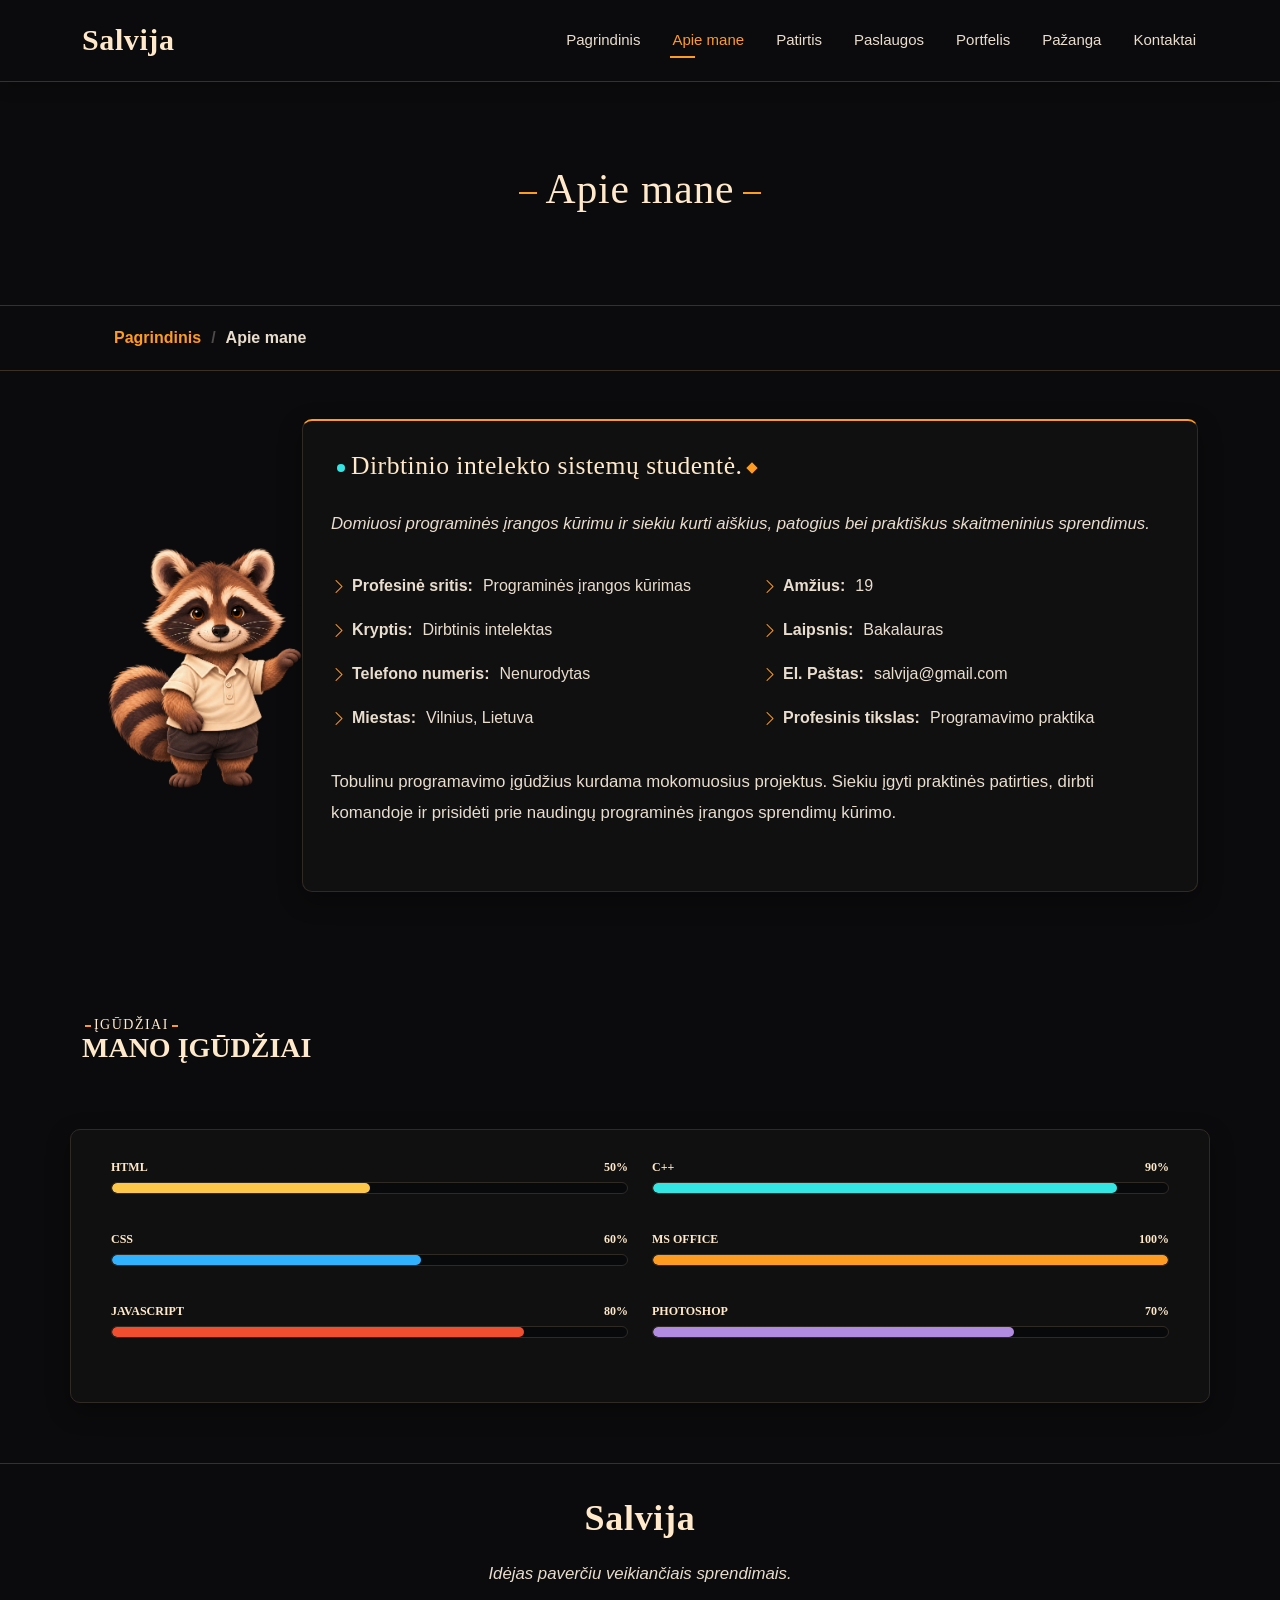
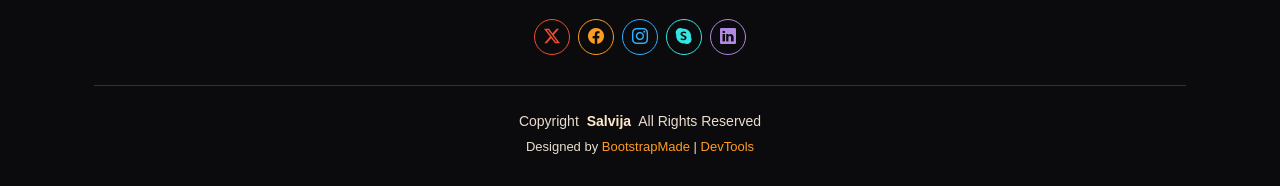
==== about.html @ 21affb76 "" ====
<!DOCTYPE html>
<html lang="lt">

<head>
  <meta charset="utf-8">
  <meta content="width=device-width, initial-scale=1.0" name="viewport">
  <title>Apie mane | Salvija Rasiukevičiūtė</title>
  <meta name="description" content="">
  <meta name="keywords" content="">

  <!-- Favicons -->
  <link href="assets/img/favicon.png" rel="icon">
  <link href="assets/img/apple-touch-icon.png" rel="apple-touch-icon">

  <!-- Fonts -->
  <link href="https://fonts.googleapis.com" rel="preconnect">
  <link href="https://fonts.gstatic.com" rel="preconnect" crossorigin>
  <link href="https://fonts.googleapis.com/css2?family=Roboto:ital,wght@0,100;0,300;0,400;0,500;0,700;0,900;1,100;1,300;1,400;1,500;1,700;1,900&family=Poppins:ital,wght@0,100;0,200;0,300;0,400;0,500;0,600;0,700;0,800;0,900;1,100;1,200;1,300;1,400;1,500;1,600;1,700;1,800;1,900&family=Raleway:ital,wght@0,100;0,200;0,300;0,400;0,500;0,600;0,700;0,800;0,900;1,100;1,200;1,300;1,400;1,500;1,600;1,700;1,800;1,900&display=swap" rel="stylesheet">

  <!-- Vendor CSS Files -->
  <link href="assets/vendor/bootstrap/css/bootstrap.min.css" rel="stylesheet">
  <link href="assets/vendor/bootstrap-icons/bootstrap-icons.css" rel="stylesheet">
  <link href="assets/vendor/aos/aos.css" rel="stylesheet">
  <link href="assets/vendor/swiper/swiper-bundle.min.css" rel="stylesheet">
  <link href="assets/vendor/glightbox/css/glightbox.min.css" rel="stylesheet">

  <!-- Main CSS File -->
  <link href="assets/css/main.css" rel="stylesheet">
  <link href="assets/css/custom.css?v=meskenas-3" rel="stylesheet">

  <!-- =======================================================
  * Template Name: Personal
  * Template URL: https://bootstrapmade.com/personal-free-resume-bootstrap-template/
  * Updated: Mar 05 2025 with Bootstrap v5.3.3
  * Author: BootstrapMade.com
  * License: https://bootstrapmade.com/license/
  ======================================================== -->
</head>

<body class="about-page">

  <header id="header" class="header d-flex align-items-center fixed-top">
    <div class="container-fluid container-xl position-relative d-flex align-items-center justify-content-between">

      <a href="index.html" class="logo d-flex align-items-center">
        <!-- Uncomment the line below if you also wish to use an image logo -->
        <!-- <img src="assets/img/logo.webp" alt=""> -->
        <h1 class="sitename">Salvija</h1>
      </a>

      <nav id="navmenu" class="navmenu">
        <ul>
          <li><a href="index.html">Pagrindinis</a></li>
          <li><a href="about.html" class="active">Apie mane</a></li>
          <li><a href="resume.html">Patirtis</a></li>
          <li><a href="services.html">Paslaugos</a></li>
          <li><a href="portfolio.html">Portfelis</a></li>
          <li><a href="progress.html">Pažanga</a></li>
          <li><a href="contact.html">Kontaktai</a></li>
        </ul>
        <i class="mobile-nav-toggle d-xl-none bi bi-list"></i>
      </nav>

    </div>
  </header>

  <main class="main">

    <!-- Page Title -->
    <div class="page-title" data-aos="fade">
      <div class="heading">
        <div class="container">
          <div class="row d-flex justify-content-center text-center">
            <div class="col-lg-8">
              <h1>Apie mane</h1>
            </div>
          </div>
        </div>
      </div>
      <nav class="breadcrumbs">
        <div class="container">
          <ol>
            <li><a href="index.html">Pagrindinis</a></li>
            <li class="current">Apie mane</li>
          </ol>
        </div>
      </nav>
    </div><!-- End Page Title -->

    <!-- About Section -->
    <section id="about" class="about section">

      <div class="container" data-aos="fade-up" data-aos-delay="100">

        <div class="row gy-4 justify-content-center about-intro">
          <div class="col-lg-4 about-portrait">
            <img src="assets/img/raccoon-compact.png" class="img-fluid" alt="Nedidelis pilno ūgio meškėnas su marškiniais ir kailinėmis letenomis">
          </div>
          <div class="col-lg-8 content">
            <h2>Dirbtinio intelekto sistemų studentė.</h2>
            <p class="fst-italic py-3">
              Domiuosi programinės įrangos kūrimu ir siekiu kurti aiškius,
  patogius bei praktiškus skaitmeninius sprendimus.
            </p>
            <div class="row">
              <div class="col-lg-6">
                <ul>
                  <li><i class="bi bi-chevron-right"></i> <strong>Profesinė sritis:</strong> <span>Programinės įrangos kūrimas</span></li>
                  <li><i class="bi bi-chevron-right"></i> <strong>Kryptis:</strong> <span>Dirbtinis intelektas</span></li>
                  <li><i class="bi bi-chevron-right"></i> <strong>Telefono numeris:</strong> <span>Nenurodytas</span></li>
                  <li><i class="bi bi-chevron-right"></i> <strong>Miestas:</strong> <span>Vilnius, Lietuva</span></li>
                </ul>
              </div>
              <div class="col-lg-6">
                <ul>
                  <li><i class="bi bi-chevron-right"></i> <strong>Amžius:</strong> <span>19</span></li>
                  <li><i class="bi bi-chevron-right"></i> <strong>Laipsnis:</strong> <span>Bakalauras</span></li>
                  <li><i class="bi bi-chevron-right"></i> <strong>El. Paštas:</strong> <span>salvija@gmail.com</span></li>
                  <li><i class="bi bi-chevron-right"></i> <strong>Profesinis tikslas:</strong> <span>Programavimo praktika</span></li>
                </ul>
              </div>
            </div>
            <p class="py-3">
              Tobulinu programavimo įgūdžius kurdama mokomuosius projektus.
  Siekiu įgyti praktinės patirties, dirbti komandoje ir prisidėti
  prie naudingų programinės įrangos sprendimų kūrimo.
            </p>
          </div>
        </div>

      </div>

    </section><!-- /About Section -->

    <!-- Skills Section -->
    <section id="skills" class="skills section">

      <!-- Section Title -->
      <div class="container section-title" data-aos="fade-up">
        <h2>Įgūdžiai</h2>
        <div><span>Mano</span> <span class="description-title">Įgūdžiai</span></div>
      </div><!-- End Section Title -->

      <div class="container" data-aos="fade-up" data-aos-delay="100">

        <div class="row skills-content skills-animation">

          <div class="col-lg-6">

            <div class="progress">
              <span class="skill"><span>HTML</span> <i class="val">50%</i></span>
              <div class="progress-bar-wrap">
                <div class="progress-bar" role="progressbar" aria-valuenow="50" aria-valuemin="0" aria-valuemax="100"></div>
              </div>
            </div><!-- End Skills Item -->

            <div class="progress">
              <span class="skill"><span>CSS</span> <i class="val">60%</i></span>
              <div class="progress-bar-wrap">
                <div class="progress-bar" role="progressbar" aria-valuenow="60" aria-valuemin="0" aria-valuemax="100"></div>
              </div>
            </div><!-- End Skills Item -->

            <div class="progress">
              <span class="skill"><span>JavaScript</span> <i class="val">80%</i></span>
              <div class="progress-bar-wrap">
                <div class="progress-bar" role="progressbar" aria-valuenow="80" aria-valuemin="0" aria-valuemax="100"></div>
              </div>
            </div><!-- End Skills Item -->

          </div>

          <div class="col-lg-6">

            <div class="progress">
              <span class="skill"><span>C++</span> <i class="val">90%</i></span>
              <div class="progress-bar-wrap">
                <div class="progress-bar" role="progressbar" aria-valuenow="90" aria-valuemin="0" aria-valuemax="100"></div>
              </div>
            </div><!-- End Skills Item -->

            <div class="progress">
              <span class="skill"><span>MS Office</span> <i class="val">100%</i></span>
              <div class="progress-bar-wrap">
                <div class="progress-bar" role="progressbar" aria-valuenow="100" aria-valuemin="0" aria-valuemax="100"></div>
              </div>
            </div><!-- End Skills Item -->

            <div class="progress">
              <span class="skill"><span>Photoshop</span> <i class="val">70%</i></span>
              <div class="progress-bar-wrap">
                <div class="progress-bar" role="progressbar" aria-valuenow="70" aria-valuemin="0" aria-valuemax="100"></div>
              </div>
            </div><!-- End Skills Item -->

          </div>

        </div>

      </div>

    </section><!-- /Skills Section -->

  </main>

  <footer id="footer" class="footer dark-background">
    <div class="container">
      <h3 class="sitename">Salvija</h3>
      <p>Idėjas paverčiu veikiančiais sprendimais.</p>
      <div class="social-links d-flex justify-content-center">
        <a href=""><i class="bi bi-twitter-x"></i></a>
        <a href=""><i class="bi bi-facebook"></i></a>
        <a href=""><i class="bi bi-instagram"></i></a>
        <a href=""><i class="bi bi-skype"></i></a>
        <a href=""><i class="bi bi-linkedin"></i></a>
      </div>
      <div class="container">
        <div class="copyright">
          <span>Copyright</span> <strong class="px-1 sitename">Salvija</strong> <span>All Rights Reserved</span>
        </div>
        <div class="credits">
          <!-- All the links in the footer should remain intact. -->
          <!-- You can delete the links only if you've purchased the pro version. -->
          <!-- Licensing information: https://bootstrapmade.com/license/ -->
          <!-- Purchase the pro version with working PHP/AJAX contact form: [buy-url] -->
          Designed by <a href="https://bootstrapmade.com/">BootstrapMade</a> | <a href="https://bootstrapmade.com/tools/">DevTools</a>
        </div>
      </div>
    </div>
  </footer>

  <!-- Scroll Top -->
  <a href="#" id="scroll-top" class="scroll-top d-flex align-items-center justify-content-center"><i class="bi bi-arrow-up-short"></i></a>

  <!-- Preloader -->
  <div id="preloader"></div>

  <!-- Vendor JS Files -->
  <script src="assets/vendor/bootstrap/js/bootstrap.bundle.min.js"></script>
  <script src="assets/vendor/php-email-form/validate.js"></script>
  <script src="assets/vendor/aos/aos.js"></script>
  <script src="assets/vendor/typed.js/typed.umd.js"></script>
  <script src="assets/vendor/purecounter/purecounter_vanilla.js"></script>
  <script src="assets/vendor/waypoints/noframework.waypoints.js"></script>
  <script src="assets/vendor/swiper/swiper-bundle.min.js"></script>
  <script src="assets/vendor/glightbox/js/glightbox.min.js"></script>
  <script src="assets/vendor/imagesloaded/imagesloaded.pkgd.min.js"></script>
  <script src="assets/vendor/isotope-layout/isotope.pkgd.min.js"></script>

  <!-- Main JS File -->
  <script src="assets/js/main.js"></script>

</body>

</html>
---- assets/css/main.css ----
/**
* Template Name: Personal
* Template URL: https://bootstrapmade.com/personal-free-resume-bootstrap-template/
* Updated: Mar 05 2025 with Bootstrap v5.3.3
* Author: BootstrapMade.com
* License: https://bootstrapmade.com/license/
*/

/*--------------------------------------------------------------
# Font & Color Variables
# Help: https://bootstrapmade.com/color-system/
--------------------------------------------------------------*/
/* Fonts */
:root {
  --default-font: "Roboto",  system-ui, -apple-system, "Segoe UI", Roboto, "Helvetica Neue", Arial, "Noto Sans", "Liberation Sans", sans-serif, "Apple Color Emoji", "Segoe UI Emoji", "Segoe UI Symbol", "Noto Color Emoji";
  --heading-font: "Raleway",  sans-serif;
  --nav-font: "Poppins",  sans-serif;
}

/* Global Colors - The following color variables are used throughout the website. Updating them here will change the color scheme of the entire website */
:root { 
  --background-color: #000000; /* Background color for the entire website, including individual sections */
  --default-color: #fafafa; /* Default color used for the majority of the text content across the entire website */
  --heading-color: #ffffff; /* Color for headings, subheadings and title throughout the website */
  --accent-color: #18d26e; /* Accent color that represents your brand on the website. It's used for buttons, links, and other elements that need to stand out */
  --surface-color: #1a1a1a; /* The surface color is used as a background of boxed elements within sections, such as cards, icon boxes, or other elements that require a visual separation from the global background. */
  --contrast-color: #000000; /* Contrast color for text, ensuring readability against backgrounds of accent, heading, or default colors. */
}

/* Nav Menu Colors - The following color variables are used specifically for the navigation menu. They are separate from the global colors to allow for more customization options */
:root {
  --nav-color: #fafafa;  /* The default color of the main navmenu links */
  --nav-hover-color: #18d26e; /* Applied to main navmenu links when they are hovered over or active */
  --nav-mobile-background-color: #1a1a1a; /* Used as the background color for mobile navigation menu */
  --nav-dropdown-background-color: #1a1a1a; /* Used as the background color for dropdown items that appear when hovering over primary navigation items */
  --nav-dropdown-color: #fafafa; /* Used for navigation links of the dropdown items in the navigation menu. */
  --nav-dropdown-hover-color: #18d26e; /* Similar to --nav-hover-color, this color is applied to dropdown navigation links when they are hovered over. */
}

/* Color Presets - These classes override global colors when applied to any section or element, providing reuse of the sam color scheme. */

.light-background {
  --background-color: #1a1a1a;
  --surface-color: #343434;
}

.dark-background {
  --background-color: rgba(15, 15, 15, 0.975);
  --default-color: #ffffff;
  --heading-color: #ffffff;
  --surface-color: #292929f9;
  --contrast-color: #000000;
}

/* Smooth scroll */
:root {
  scroll-behavior: smooth;
}

/*--------------------------------------------------------------
# General Styling & Shared Classes
--------------------------------------------------------------*/
body {
  color: var(--default-color);
  background-color: var(--background-color);
  font-family: var(--default-font);
}

a {
  color: var(--accent-color);
  text-decoration: none;
  transition: 0.3s;
}

a:hover {
  color: color-mix(in srgb, var(--accent-color), transparent 25%);
  text-decoration: none;
}

h1,
h2,
h3,
h4,
h5,
h6 {
  color: var(--heading-color);
  font-family: var(--heading-font);
}

/* PHP Email Form Messages
------------------------------*/
.php-email-form .error-message {
  display: none;
  background: #df1529;
  color: #ffffff;
  text-align: left;
  padding: 15px;
  margin-bottom: 24px;
  font-weight: 600;
}

.php-email-form .sent-message {
  display: none;
  color: #ffffff;
  background: #059652;
  text-align: center;
  padding: 15px;
  margin-bottom: 24px;
  font-weight: 600;
}

.php-email-form .loading {
  display: none;
  background: var(--surface-color);
  text-align: center;
  padding: 15px;
  margin-bottom: 24px;
}

.php-email-form .loading:before {
  content: "";
  display: inline-block;
  border-radius: 50%;
  width: 24px;
  height: 24px;
  margin: 0 10px -6px 0;
  border: 3px solid var(--accent-color);
  border-top-color: var(--surface-color);
  animation: php-email-form-loading 1s linear infinite;
}

@keyframes php-email-form-loading {
  0% {
    transform: rotate(0deg);
  }

  100% {
    transform: rotate(360deg);
  }
}

/*--------------------------------------------------------------
# Global Header
--------------------------------------------------------------*/
.header {
  --background-color: rgba(0, 0, 0, 0);
  color: var(--default-color);
  background-color: var(--background-color);
  padding: 15px 0;
  transition: all 0.5s;
  z-index: 997;
}

.header .logo {
  line-height: 1;
}

.header .logo img {
  max-height: 32px;
  margin-right: 8px;
}

.header .logo h1 {
  font-size: 30px;
  margin: 0;
  font-weight: 700;
  color: var(--heading-color);
}

.scrolled .header {
  box-shadow: 0px 0 18px rgba(0, 0, 0, 0.1);
}

/* Global Header on Scroll
------------------------------*/
.scrolled .header {
  --background-color: rgba(0, 0, 0, 0.8);
}

/*--------------------------------------------------------------
# Navigation Menu
--------------------------------------------------------------*/
/* Desktop Navigation */
@media (min-width: 1200px) {
  .navmenu {
    padding: 0;
  }

  .navmenu ul {
    margin: 0;
    padding: 0;
    display: flex;
    list-style: none;
    align-items: center;
  }

  .navmenu li {
    position: relative;
  }

  .navmenu>ul>li {
    white-space: nowrap;
    padding: 15px 14px;
  }

  .navmenu>ul>li:last-child {
    padding-right: 0;
  }

  .navmenu a,
  .navmenu a:focus {
    color: var(--nav-color);
    font-size: 15px;
    padding: 0 2px;
    font-family: var(--nav-font);
    font-weight: 400;
    display: flex;
    align-items: center;
    justify-content: space-between;
    white-space: nowrap;
    transition: 0.3s;
    position: relative;
  }

  .navmenu a i,
  .navmenu a:focus i {
    font-size: 12px;
    line-height: 0;
    margin-left: 5px;
    transition: 0.3s;
  }

  .navmenu>ul>li>a:before {
    content: "";
    position: absolute;
    height: 2px;
    bottom: -6px;
    left: 0;
    background-color: var(--nav-hover-color);
    visibility: hidden;
    width: 0px;
    transition: all 0.3s ease-in-out 0s;
  }

  .navmenu a:hover:before,
  .navmenu li:hover>a:before,
  .navmenu .active:before {
    visibility: visible;
    width: 25px;
  }

  .navmenu li:hover>a,
  .navmenu .active,
  .navmenu .active:focus {
    color: var(--nav-hover-color);
  }

  .navmenu .dropdown ul {
    margin: 0;
    padding: 10px 0;
    background: var(--nav-dropdown-background-color);
    display: block;
    position: absolute;
    visibility: hidden;
    left: 14px;
    top: 130%;
    opacity: 0;
    transition: 0.3s;
    border-radius: 4px;
    z-index: 99;
    box-shadow: 0px 0px 30px rgba(0, 0, 0, 0.1);
  }

  .navmenu .dropdown ul li {
    min-width: 200px;
  }

  .navmenu .dropdown ul a {
    padding: 10px 20px;
    font-size: 15px;
    text-transform: none;
    color: var(--nav-dropdown-color);
  }

  .navmenu .dropdown ul a i {
    font-size: 12px;
  }

  .navmenu .dropdown ul a:hover,
  .navmenu .dropdown ul .active:hover,
  .navmenu .dropdown ul li:hover>a {
    color: var(--nav-dropdown-hover-color);
  }

  .navmenu .dropdown:hover>ul {
    opacity: 1;
    top: 100%;
    visibility: visible;
  }

  .navmenu .dropdown .dropdown ul {
    top: 0;
    left: -90%;
    visibility: hidden;
  }

  .navmenu .dropdown .dropdown:hover>ul {
    opacity: 1;
    top: 0;
    left: -100%;
    visibility: visible;
  }
}

/* Mobile Navigation */
@media (max-width: 1199px) {
  .mobile-nav-toggle {
    color: var(--nav-color);
    font-size: 28px;
    line-height: 0;
    margin-right: 10px;
    cursor: pointer;
    transition: color 0.3s;
  }

  .navmenu {
    padding: 0;
    z-index: 9997;
  }

  .navmenu ul {
    display: none;
    list-style: none;
    position: absolute;
    inset: 60px 20px 20px 20px;
    padding: 10px 0;
    margin: 0;
    border-radius: 6px;
    background-color: var(--nav-mobile-background-color);
    border: 1px solid color-mix(in srgb, var(--default-color), transparent 90%);
    box-shadow: none;
    overflow-y: auto;
    transition: 0.3s;
    z-index: 9998;
  }

  .navmenu a,
  .navmenu a:focus {
    color: var(--nav-dropdown-color);
    padding: 10px 20px;
    font-family: var(--nav-font);
    font-size: 17px;
    font-weight: 500;
    display: flex;
    align-items: center;
    justify-content: space-between;
    white-space: nowrap;
    transition: 0.3s;
  }

  .navmenu a i,
  .navmenu a:focus i {
    font-size: 12px;
    line-height: 0;
    margin-left: 5px;
    width: 30px;
    height: 30px;
    display: flex;
    align-items: center;
    justify-content: center;
    border-radius: 50%;
    transition: 0.3s;
    background-color: color-mix(in srgb, var(--accent-color), transparent 90%);
  }

  .navmenu a i:hover,
  .navmenu a:focus i:hover {
    background-color: var(--accent-color);
    color: var(--contrast-color);
  }

  .navmenu a:hover,
  .navmenu .active,
  .navmenu .active:focus {
    color: var(--nav-dropdown-hover-color);
  }

  .navmenu .active i,
  .navmenu .active:focus i {
    background-color: var(--accent-color);
    color: var(--contrast-color);
    transform: rotate(180deg);
  }

  .navmenu .dropdown ul {
    position: static;
    display: none;
    z-index: 99;
    padding: 10px 0;
    margin: 10px 20px;
    background-color: var(--nav-dropdown-background-color);
    transition: all 0.5s ease-in-out;
  }

  .navmenu .dropdown ul ul {
    background-color: rgba(33, 37, 41, 0.1);
  }

  .navmenu .dropdown>.dropdown-active {
    display: block;
    background-color: rgba(33, 37, 41, 0.03);
  }

  .mobile-nav-active {
    overflow: hidden;
  }

  .mobile-nav-active .mobile-nav-toggle {
    color: #fff;
    position: absolute;
    font-size: 32px;
    top: 15px;
    right: 15px;
    margin-right: 0;
    z-index: 9999;
  }

  .mobile-nav-active .navmenu {
    position: fixed;
    overflow: hidden;
    inset: 0;
    background: rgba(33, 37, 41, 0.8);
    transition: 0.3s;
  }

  .mobile-nav-active .navmenu>ul {
    display: block;
  }
}

/*--------------------------------------------------------------
# Global Footer
--------------------------------------------------------------*/
.footer {
  color: var(--default-color);
  background-color: var(--background-color);
  font-size: 14px;
  text-align: center;
  padding: 30px 0;
  position: relative;
}

.footer h3 {
  font-size: 36px;
  font-weight: 700;
  position: relative;
  padding: 0;
  margin: 0 0 15px 0;
}

.footer p {
  font-size: 15;
  font-style: italic;
  padding: 0;
  margin: 0 0 30px 0;
}

.footer .social-links {
  margin: 0 0 30px 0;
}

.footer .social-links a {
  font-size: 16px;
  display: flex;
  align-items: center;
  justify-content: center;
  background: var(--accent-color);
  color: var(--contrast-color);
  line-height: 1;
  margin: 0 4px;
  border-radius: 50%;
  text-align: center;
  width: 36px;
  height: 36px;
  transition: 0.3s;
}

.footer .social-links a:hover {
  background: color-mix(in srgb, var(--accent-color), transparent 20%);
  text-decoration: none;
}

.footer .copyright {
  padding-top: 25px;
  border-top: 1px solid color-mix(in srgb, var(--default-color), transparent 90%);
}

.footer .credits {
  font-size: 13px;
  padding-top: 5px;
}

/*--------------------------------------------------------------
# Preloader
--------------------------------------------------------------*/
#preloader {
  position: fixed;
  inset: 0;
  z-index: 999999;
  overflow: hidden;
  background: var(--background-color);
  transition: all 0.6s ease-out;
}

#preloader:before {
  content: "";
  position: fixed;
  top: calc(50% - 30px);
  left: calc(50% - 30px);
  border: 6px solid #ffffff;
  border-color: var(--accent-color) transparent var(--accent-color) transparent;
  border-radius: 50%;
  width: 60px;
  height: 60px;
  animation: animate-preloader 1.5s linear infinite;
}

@keyframes animate-preloader {
  0% {
    transform: rotate(0deg);
  }

  100% {
    transform: rotate(360deg);
  }
}

/*--------------------------------------------------------------
# Scroll Top Button
--------------------------------------------------------------*/
.scroll-top {
  position: fixed;
  visibility: hidden;
  opacity: 0;
  right: 15px;
  bottom: -15px;
  z-index: 99999;
  background-color: var(--accent-color);
  width: 44px;
  height: 44px;
  border-radius: 50px;
  transition: all 0.4s;
}

.scroll-top i {
  font-size: 24px;
  color: var(--contrast-color);
  line-height: 0;
}

.scroll-top:hover {
  background-color: color-mix(in srgb, var(--accent-color), transparent 20%);
  color: var(--contrast-color);
}

.scroll-top.active {
  visibility: visible;
  opacity: 1;
  bottom: 15px;
}

/*--------------------------------------------------------------
# Disable aos animation delay on mobile devices
--------------------------------------------------------------*/
@media screen and (max-width: 768px) {
  [data-aos-delay] {
    transition-delay: 0 !important;
  }
}

/*--------------------------------------------------------------
# Global Page Titles & Breadcrumbs
--------------------------------------------------------------*/
.page-title {
  color: var(--default-color);
  background-color: var(--background-color);
  position: relative;
}

.page-title .heading {
  padding: 160px 0 80px 0;
  border-top: 1px solid color-mix(in srgb, var(--default-color), transparent 90%);
}

.page-title .heading h1 {
  font-size: 38px;
  font-weight: 700;
}

.page-title nav {
  background-color: color-mix(in srgb, var(--default-color), transparent 90%);
  padding: 20px 0;
}

.page-title nav ol {
  display: flex;
  flex-wrap: wrap;
  list-style: none;
  margin: 0;
  font-size: 16px;
  font-weight: 600;
}

.page-title nav ol li+li {
  padding-left: 10px;
}

.page-title nav ol li+li::before {
  content: "/";
  display: inline-block;
  padding-right: 10px;
  color: color-mix(in srgb, var(--default-color), transparent 70%);
}

/*--------------------------------------------------------------
# Global Sections
--------------------------------------------------------------*/
section,
.section {
  color: var(--default-color);
  background-color: var(--background-color);
  padding: 60px 0;
  scroll-margin-top: 100px;
  overflow: clip;
}

@media (max-width: 1199px) {

  section,
  .section {
    scroll-margin-top: 66px;
  }
}

/*--------------------------------------------------------------
# Global Section Titles
--------------------------------------------------------------*/
.section-title {
  padding-bottom: 60px;
  position: relative;
}

.section-title h2 {
  font-size: 14px;
  font-weight: 500;
  padding: 0;
  line-height: 1px;
  margin: 0;
  letter-spacing: 1.5px;
  text-transform: uppercase;
  color: color-mix(in srgb, var(--default-color), transparent 50%);
  position: relative;
}

.section-title h2::after {
  content: "";
  width: 120px;
  height: 1px;
  display: inline-block;
  background: var(--accent-color);
  margin: 4px 10px;
}

.section-title div {
  color: var(--heading-color);
  margin: 0;
  margin: 0;
  font-size: 28px;
  font-weight: 700;
  text-transform: uppercase;
  font-family: var(--heading-font);
}

/*--------------------------------------------------------------
# Hero Section
--------------------------------------------------------------*/
.hero {
  width: 100%;
  min-height: 100vh;
  position: relative;
  padding: 80px 0;
  display: flex;
  align-items: center;
  justify-content: center;
}

.hero img {
  position: absolute;
  inset: 0;
  display: block;
  width: 100%;
  height: 100%;
  object-fit: cover;
  z-index: 1;
}

.hero .container {
  position: relative;
  z-index: 3;
}

.hero h2 {
  margin: 0;
  font-size: 64px;
  font-weight: 700;
}

.hero p {
  margin: 5px 0 0 0;
  font-size: 26px;
}

.hero p span {
  letter-spacing: 1px;
  border-bottom: 2px solid var(--accent-color);
}

.hero .social-links {
  margin-top: 25px;
}

.hero .social-links a {
  background-color: color-mix(in srgb, var(--default-color), transparent 90%);
  color: var(--default-color);
  font-size: 14px;
  width: 40px;
  height: 40px;
  border-radius: 50px;
  display: inline-flex;
  align-items: center;
  justify-content: center;
  margin-right: 20px;
  transition: 0.3s;
}

.hero .social-links a:hover {
  background-color: var(--accent-color);
}

@media (max-width: 768px) {
  .hero h2 {
    font-size: 32px;
  }

  .hero p {
    font-size: 20px;
  }
}

/*--------------------------------------------------------------
# About Section
--------------------------------------------------------------*/
.about .content h2 {
  font-weight: 700;
  font-size: 24px;
}

.about .content ul {
  list-style: none;
  padding: 0;
}

.about .content ul li {
  margin-bottom: 20px;
  display: flex;
  align-items: center;
}

.about .content ul strong {
  margin-right: 10px;
}

.about .content ul i {
  font-size: 16px;
  margin-right: 5px;
  color: var(--accent-color);
  line-height: 0;
}

/*--------------------------------------------------------------
# Stats Section
--------------------------------------------------------------*/
.stats i {
  background-color: var(--surface-color);
  color: var(--accent-color);
  box-shadow: 0px 2px 25px rgba(0, 0, 0, 0.1);
  width: 54px;
  height: 54px;
  font-size: 24px;
  border-radius: 50px;
  border: 2px solid var(--background-color);
  display: inline-flex;
  align-items: center;
  justify-content: center;
  position: relative;
  z-index: 1;
}

.stats .stats-item {
  background-color: var(--surface-color);
  margin-top: -27px;
  padding: 30px 30px 25px 30px;
  width: 100%;
  position: relative;
  text-align: center;
  box-shadow: 0px 2px 35px rgba(0, 0, 0, 0.1);
  border-radius: 4px;
  z-index: 0;
}

.stats .stats-item span {
  font-size: 36px;
  display: block;
  font-weight: 700;
  color: color-mix(in srgb, var(--default-color), transparent 20%);
}

.stats .stats-item p {
  padding: 0;
  margin: 0;
  font-family: var(--heading-font);
  font-size: 16px;
}

/*--------------------------------------------------------------
# Skills Section
--------------------------------------------------------------*/
.skills .progress {
  height: 60px;
  display: block;
  background: none;
  border-radius: 0;
}

.skills .progress .skill {
  color: var(--heading-color);
  padding: 0;
  margin: 0 0 6px 0;
  text-transform: uppercase;
  display: block;
  font-weight: 600;
  font-family: var(--heading-font);
}

.skills .progress .skill .val {
  float: right;
  font-style: normal;
}

.skills .progress-bar-wrap {
  background: color-mix(in srgb, var(--default-color), transparent 90%);
  height: 10px;
}

.skills .progress-bar {
  width: 1px;
  height: 10px;
  transition: 0.9s;
  background-color: var(--accent-color);
}

/*--------------------------------------------------------------
# Interests Section
--------------------------------------------------------------*/
.interests .features-item {
  background-color: var(--surface-color);
  display: flex;
  align-items: center;
  padding: 20px;
  transition: 0.3s;
  border: 1px solid color-mix(in srgb, var(--default-color), transparent 90%);
  position: relative;
}

.interests .features-item i {
  font-size: 32px;
  padding-right: 10px;
  line-height: 0;
}

.interests .features-item h3 {
  font-weight: 700;
  margin: 0;
  padding: 0;
  line-height: 1;
  font-size: 16px;
}

.interests .features-item h3 a {
  color: var(--heading-color);
  transition: 0.3s;
}

.interests .features-item:hover {
  border-color: var(--accent-color);
}

.interests .features-item:hover h3 a {
  color: var(--accent-color);
}

/*--------------------------------------------------------------
# Testimonials Section
--------------------------------------------------------------*/
.testimonials .testimonials-carousel,
.testimonials .testimonials-slider {
  overflow: hidden;
}

.testimonials .testimonial-item {
  box-sizing: content-box;
  min-height: 320px;
}

.testimonials .testimonial-item .testimonial-img {
  width: 90px;
  border-radius: 50%;
  margin: -40px 0 0 40px;
  position: relative;
  z-index: 2;
  border: 6px solid var(--background-color);
}

.testimonials .testimonial-item h3 {
  font-size: 18px;
  font-weight: bold;
  margin: 10px 0 5px 45px;
}

.testimonials .testimonial-item h4 {
  font-size: 14px;
  color: color-mix(in srgb, var(--default-color), transparent 20%);
  margin: 0 0 0 45px;
}

.testimonials .testimonial-item .quote-icon-left,
.testimonials .testimonial-item .quote-icon-right {
  color: color-mix(in srgb, var(--accent-color), transparent 50%);
  font-size: 26px;
  line-height: 0;
}

.testimonials .testimonial-item .quote-icon-left {
  display: inline-block;
  left: -5px;
  position: relative;
}

.testimonials .testimonial-item .quote-icon-right {
  display: inline-block;
  right: -5px;
  position: relative;
  top: 10px;
  transform: scale(-1, -1);
}

.testimonials .testimonial-item p {
  font-style: italic;
  margin: 0 15px 0 15px;
  padding: 20px 20px 60px 20px;
  background: var(--surface-color);
  border-radius: 6px;
  position: relative;
  z-index: 1;
}

.testimonials .swiper-wrapper {
  height: auto;
}

.testimonials .swiper-pagination {
  margin-top: 20px;
  position: relative;
}

.testimonials .swiper-pagination .swiper-pagination-bullet {
  width: 12px;
  height: 12px;
  background-color: var(--background-color);
  opacity: 1;
  border: 1px solid var(--accent-color);
}

.testimonials .swiper-pagination .swiper-pagination-bullet-active {
  background-color: var(--accent-color);
}

/*--------------------------------------------------------------
# Resume Section
--------------------------------------------------------------*/
.resume .resume-title {
  color: var(--heading-color);
  font-size: 26px;
  font-weight: 700;
  margin-top: 20px;
  margin-bottom: 20px;
}

.resume .resume-item {
  padding: 0 0 20px 20px;
  margin-top: -2px;
  border-left: 2px solid var(--accent-color);
  position: relative;
}

.resume .resume-item h4 {
  line-height: 18px;
  font-size: 18px;
  font-weight: 600;
  text-transform: uppercase;
  color: color-mix(in srgb, var(--default-color), transparent 20%);
  margin-bottom: 10px;
}

.resume .resume-item h5 {
  font-size: 16px;
  padding: 5px 15px;
  display: inline-block;
  font-weight: 600;
  margin-bottom: 10px;
}

.resume .resume-item ul {
  padding-left: 20px;
}

.resume .resume-item ul li {
  padding-bottom: 10px;
}

.resume .resume-item:last-child {
  padding-bottom: 0;
}

.resume .resume-item::before {
  content: "";
  position: absolute;
  width: 16px;
  height: 16px;
  border-radius: 50px;
  left: -9px;
  top: 0;
  background: var(--background-color);
  border: 2px solid var(--accent-color);
}

/*--------------------------------------------------------------
# Services Section
--------------------------------------------------------------*/
.services .service-item {
  background-color: var(--surface-color);
  text-align: center;
  padding: 80px 20px;
  transition: all ease-in-out 0.3s;
  height: 100%;
}

.services .service-item .icon {
  margin: 0 auto;
  width: 64px;
  height: 64px;
  background: var(--accent-color);
  border-radius: 4px;
  display: flex;
  align-items: center;
  justify-content: center;
  margin-bottom: 20px;
  transition: 0.3s;
  transform-style: preserve-3d;
}

.services .service-item .icon i {
  color: var(--contrast-color);
  font-size: 28px;
  transition: ease-in-out 0.3s;
}

.services .service-item .icon::before {
  position: absolute;
  content: "";
  left: -8px;
  top: -8px;
  height: 100%;
  width: 100%;
  background: color-mix(in srgb, var(--accent-color), transparent 80%);
  border-radius: 5px;
  transition: all 0.3s ease-out 0s;
  transform: translateZ(-1px);
}

.services .service-item h3 {
  font-weight: 700;
  margin: 10px 0 15px 0;
  font-size: 22px;
}

.services .service-item p {
  line-height: 24px;
  font-size: 14px;
  margin-bottom: 0;
}

.services .service-item:hover {
  background: var(--accent-color);
  border-color: var(--accent-color);
}

.services .service-item:hover .icon {
  background: var(--surface-color);
}

.services .service-item:hover .icon i {
  color: var(--accent-color);
}

.services .service-item:hover .icon::before {
  background: color-mix(in srgb, var(--background-color), transparent 70%);
}

.services .service-item:hover h3,
.services .service-item:hover p {
  color: var(--contrast-color);
}

/*--------------------------------------------------------------
# Service Details Section
--------------------------------------------------------------*/
.service-details .services-list {
  background-color: var(--surface-color);
  padding: 10px 30px;
  border: 1px solid color-mix(in srgb, var(--default-color), transparent 90%);
  margin-bottom: 20px;
}

.service-details .services-list a {
  display: block;
  line-height: 1;
  padding: 8px 0 8px 15px;
  border-left: 3px solid color-mix(in srgb, var(--default-color), transparent 70%);
  margin: 20px 0;
  color: color-mix(in srgb, var(--default-color), transparent 20%);
  transition: 0.3s;
}

.service-details .services-list a.active {
  color: var(--heading-color);
  font-weight: 700;
  border-color: var(--accent-color);
}

.service-details .services-list a:hover {
  border-color: var(--accent-color);
}

.service-details .services-img {
  margin-bottom: 20px;
}

.service-details h3 {
  font-size: 26px;
  font-weight: 700;
}

.service-details h4 {
  font-size: 20px;
  font-weight: 700;
}

.service-details p {
  font-size: 15px;
}

.service-details ul {
  list-style: none;
  padding: 0;
  font-size: 15px;
}

.service-details ul li {
  padding: 5px 0;
  display: flex;
  align-items: center;
}

.service-details ul i {
  font-size: 20px;
  margin-right: 8px;
  color: var(--accent-color);
}

/*--------------------------------------------------------------
# Portfolio Section
--------------------------------------------------------------*/
.portfolio .portfolio-filters {
  padding: 0;
  margin: 0 auto 20px auto;
  list-style: none;
  text-align: center;
}

.portfolio .portfolio-filters li {
  cursor: pointer;
  display: inline-block;
  padding: 0;
  font-size: 18px;
  font-weight: 500;
  margin: 0 10px;
  line-height: 1;
  margin-bottom: 5px;
  transition: all 0.3s ease-in-out;
}

.portfolio .portfolio-filters li:hover,
.portfolio .portfolio-filters li.filter-active {
  color: var(--accent-color);
}

.portfolio .portfolio-filters li:first-child {
  margin-left: 0;
}

.portfolio .portfolio-filters li:last-child {
  margin-right: 0;
}

@media (max-width: 575px) {
  .portfolio .portfolio-filters li {
    font-size: 14px;
    margin: 0 5px;
  }
}

.portfolio .portfolio-content {
  position: relative;
  overflow: hidden;
}

.portfolio .portfolio-content img {
  transition: 0.3s;
}

.portfolio .portfolio-content .portfolio-info {
  opacity: 0;
  position: absolute;
  inset: 0;
  z-index: 3;
  transition: all ease-in-out 0.3s;
  background: rgba(0, 0, 0, 0.6);
  padding: 15px;
}

.portfolio .portfolio-content .portfolio-info h4 {
  font-size: 14px;
  padding: 5px 10px;
  font-weight: 400;
  color: #ffffff;
  display: inline-block;
  background-color: var(--accent-color);
}

.portfolio .portfolio-content .portfolio-info p {
  position: absolute;
  bottom: 10px;
  text-align: center;
  display: inline-block;
  left: 0;
  right: 0;
  font-size: 16px;
  font-weight: 600;
  color: rgba(255, 255, 255, 0.8);
}

.portfolio .portfolio-content .portfolio-info .preview-link,
.portfolio .portfolio-content .portfolio-info .details-link {
  position: absolute;
  left: calc(50% - 40px);
  font-size: 26px;
  top: calc(50% - 14px);
  color: #fff;
  transition: 0.3s;
  line-height: 1.2;
}

.portfolio .portfolio-content .portfolio-info .preview-link:hover,
.portfolio .portfolio-content .portfolio-info .details-link:hover {
  color: var(--accent-color);
}

.portfolio .portfolio-content .portfolio-info .details-link {
  left: 50%;
  font-size: 34px;
  line-height: 0;
}

.portfolio .portfolio-content:hover .portfolio-info {
  opacity: 1;
}

.portfolio .portfolio-content:hover img {
  transform: scale(1.1);
}

/*--------------------------------------------------------------
# Portfolio Details Section
--------------------------------------------------------------*/
.portfolio-details .portfolio-details-slider img {
  width: 100%;
}

.portfolio-details .portfolio-details-slider .swiper-pagination {
  margin-top: 20px;
  position: relative;
}

.portfolio-details .portfolio-details-slider .swiper-pagination .swiper-pagination-bullet {
  width: 12px;
  height: 12px;
  background-color: color-mix(in srgb, var(--default-color), transparent 85%);
  opacity: 1;
}

.portfolio-details .portfolio-details-slider .swiper-pagination .swiper-pagination-bullet-active {
  background-color: var(--accent-color);
}

.portfolio-details .portfolio-info {
  background-color: var(--surface-color);
  padding: 30px;
  box-shadow: 0px 0 30px rgba(0, 0, 0, 0.1);
}

.portfolio-details .portfolio-info h3 {
  font-size: 22px;
  font-weight: 700;
  margin-bottom: 20px;
  padding-bottom: 20px;
  border-bottom: 1px solid color-mix(in srgb, var(--default-color), transparent 85%);
}

.portfolio-details .portfolio-info ul {
  list-style: none;
  padding: 0;
  font-size: 15px;
}

.portfolio-details .portfolio-info ul li+li {
  margin-top: 10px;
}

.portfolio-details .portfolio-description {
  padding-top: 30px;
}

.portfolio-details .portfolio-description h2 {
  font-size: 26px;
  font-weight: 700;
  margin-bottom: 20px;
}

.portfolio-details .portfolio-description p {
  padding: 0;
  color: color-mix(in srgb, var(--default-color), transparent 30%);
}

/*--------------------------------------------------------------
# Starter Section Section
--------------------------------------------------------------*/
.starter-section {
  /* Add your styles here */
}

/*--------------------------------------------------------------
# Contact Section
--------------------------------------------------------------*/
.contact .info-item {
  box-shadow: 0px 0px 20px rgba(0, 0, 0, 0.1);
  padding: 20px 30px;
}

.contact .info-item .icon {
  color: var(--contrast-color);
  background-color: var(--accent-color);
  width: 56px;
  height: 56px;
  font-size: 24px;
  display: flex;
  justify-content: center;
  align-items: center;
  transition: all 0.3s ease-in-out;
  border-radius: 50%;
  margin-right: 15px;
}

.contact .info-item h3 {
  font-size: 18px;
  font-weight: 700;
  margin: 0 0 2px 0;
}

.contact .info-item p {
  padding: 0;
  margin-bottom: 0;
  font-size: 14px;
}

.contact .info-item .social-links a {
  font-size: 24px;
  display: inline-block;
  line-height: 1;
  margin: 4px 6px 0 0;
  transition: 0.3s;
  color: color-mix(in srgb, var(--default-color), transparent 50%);
}

.contact .info-item .social-links a:hover {
  color: var(--accent-color);
}

.contact .php-email-form {
  box-shadow: 0px 0px 20px rgba(0, 0, 0, 0.1);
  padding: 30px;
  margin-top: 30px;
}

@media (max-width: 575px) {
  .contact .php-email-form {
    padding: 20px;
  }
}

.contact .php-email-form input[type=text],
.contact .php-email-form input[type=email],
.contact .php-email-form textarea {
  color: var(--default-color);
  background-color: color-mix(in srgb, var(--background-color), transparent 50%);
  border-color: color-mix(in srgb, var(--default-color), transparent 80%);
  font-size: 14px;
  padding: 10px 15px;
  box-shadow: none;
  border-radius: 0;
}

.contact .php-email-form input[type=text]:focus,
.contact .php-email-form input[type=email]:focus,
.contact .php-email-form textarea:focus {
  border-color: var(--accent-color);
}

.contact .php-email-form input[type=text]::placeholder,
.contact .php-email-form input[type=email]::placeholder,
.contact .php-email-form textarea::placeholder {
  color: color-mix(in srgb, var(--default-color), transparent 70%);
}

.contact .php-email-form button[type=submit] {
  color: var(--contrast-color);
  background: var(--accent-color);
  border: 0;
  padding: 10px 30px;
  transition: 0.4s;
  border-radius: 50px;
}

.contact .php-email-form button[type=submit]:hover {
  background: color-mix(in srgb, var(--accent-color), transparent 20%);
}
---- assets/css/custom.css ----
/* 1-2. Spalvos ir sriftai */
:root {
  /* Nuotraukos spalvos */
  --red: #f14e2f;
  --orange: #fe9c21;
  --blue: #30b2ff;
  --aqua: #33e6e3;
  --violet: #b18ae2;
  --gold: #fdc749;
  --divider-color: #3c3022;
  --panel-border: #302a24;
  --page-accent: var(--orange);
  --default-font: "Segoe UI", Arial, sans-serif;
  --heading-font: Georgia, serif;
  --nav-font: "Segoe UI", Arial, sans-serif;
  --background-color: #0b0b0d;
  --surface-color: #101011;
  --default-color: #e9ddce;
  --heading-color: #ffe9ca;
  --accent-color: var(--orange);
  --contrast-color: #0b0b0d;
  --nav-color: #e9ddce;
  --nav-hover-color: var(--orange);
  --nav-mobile-background-color: var(--surface-color);
  --nav-dropdown-background-color: var(--surface-color);
  --nav-dropdown-color: #e9ddce;
  --nav-dropdown-hover-color: var(--blue);
}
.dark-background, .light-background {
  --background-color: #0b0b0d;
  --surface-color: #101011;
  --default-color: #e9ddce;
  --heading-color: #ffe9ca;
  --contrast-color: #0b0b0d;
}
h1, h2, h3, h4, h5, h6 {
  font-family: var(--heading-font);
  color: var(--heading-color);
  font-weight: 400;
  line-height: 1.35;
  letter-spacing: 0.02em;
}
h1, .page-title .heading h1 { font-size: 2.6rem; font-weight: 400; }
h2 { font-size: 2rem; }
h3, .resume .resume-title { font-size: 1.6rem; font-weight: 400; }
h4 { font-size: 1.4rem; }
h5 { font-size: 1.2rem; }
h6 { font-size: 1rem; }
.hero h2 { font-size: 3.2rem; font-weight: 400; }
.about .content h2 { font-size: 1.6rem; font-weight: 400; }
.resume .resume-item h4 { color: var(--heading-color); text-transform: none; }
p { font-size: 1.05rem; line-height: 1.85; color: var(--default-color); margin-bottom: 1.2rem; }
.hero p { font-size: 1.3rem; }
.contact .info-item p { font-size: 1.05rem; color: var(--default-color); }

/* 3. Mygtukai ir nuorodos */
.main p a { color: var(--blue); text-decoration: underline; text-underline-offset: 4px; }
a:hover, .main p a:hover { color: #ffe9ca; }
a:active { color: var(--red); }
a:focus-visible, button:focus-visible { outline: 2px solid #ffe9ca; outline-offset: 4px; }
.contact .php-email-form button[type=submit], .scroll-top {
  background: var(--orange);
  color: #0b0b0d;
  border: 1px solid var(--gold);
  border-radius: 6px;
  box-shadow: 0 3px 10px #00000025;
}
.contact .php-email-form button[type=submit] { padding: 12px 30px; }
.contact .php-email-form button[type=submit]:hover, .scroll-top:hover { background: var(--gold); color: #0b0b0d; }
.contact .php-email-form button[type=submit]:active, .scroll-top:active { background: var(--red); transform: translateY(2px); }

/* 4. Tarpai ir turinio blokai */
.about, .resume, .portfolio { padding: 48px 0; margin-bottom: 24px; }
.about .content, .resume .resume-item, .portfolio figure,
.skills .skills-content, .services-page .section > .container,
.contact .info-item, .contact .php-email-form {
  padding: 28px;
  background: var(--surface-color);
  border: 1px solid var(--panel-border);
  border-radius: 10px;
  box-shadow: 0 8px 24px #00000050;
}
.about .content { margin-top: 12px; border-top: 2px solid var(--gold); }
.about img, .portfolio img { border-radius: 6px; }
.resume .resume-item { margin: 0 0 24px 12px; border-left: 2px solid var(--detail); }
.resume .resume-item:last-child { padding-bottom: 28px; }
.portfolio figure { height: 100%; margin: 0; padding: 20px; border-top: 2px solid var(--red); }
.portfolio .col-lg-4:nth-child(2) figure { border-top-color: var(--blue); }
.portfolio .col-lg-4:nth-child(3) figure { border-top-color: var(--violet); }
.services-page .section > .container { width: calc(100% - 24px); }
.contact .php-email-form { margin-top: 28px; }

/* 5. Navigacijos juosta: fonas, krastine, seselis, tarpai */
.header, .scrolled .header {
  background: #0b0b0d;
  border-bottom: 1px solid var(--divider-color);
  box-shadow: 0 4px 16px #00000030;
  padding: 14px 0;
}
/* Progreso juostos: fonas, aukstis, krastine ir apvalumas */
.skills .progress { height: 72px; }
.skills .progress-bar-wrap { height: 12px; background: #08090b; border: 1px solid var(--panel-border); border-radius: 6px; overflow: hidden; }
/* Įgūdžių akcentai: kailio varis ir ekrano spalvos */
.skills .progress-bar { height: 10px; background: var(--gold); border-radius: 5px; }
.skills .col-lg-6:first-child .progress:nth-child(2) .progress-bar { background: var(--blue); }
.skills .col-lg-6:first-child .progress:nth-child(3) .progress-bar { background: var(--red); }
.skills .col-lg-6:last-child .progress:nth-child(1) .progress-bar { background: var(--aqua); }
.skills .col-lg-6:last-child .progress:nth-child(2) .progress-bar { background: var(--orange); }
.skills .col-lg-6:last-child .progress:nth-child(3) .progress-bar { background: var(--violet); }

/* Papildoma 1. Sarasu pseudo-elementai ir skaitiklis */
#services ul, #services ol { list-style: none; padding-left: 0; }
#services li { position: relative; padding-left: 28px; margin-bottom: 14px; line-height: 1.75; }
#services ul > li::before { content: "\2022"; position: absolute; left: 6px; color: var(--orange); }
#services ol { counter-reset: etapas; }
#services ol > li { counter-increment: etapas; padding-left: 40px; }
#services ol > li::before {
  content: counter(etapas);
  position: absolute;
  left: 0;
  width: 28px;
  border: 1px solid var(--aqua);
  border-radius: 5px;
  color: var(--aqua);
  text-align: center;
}
#services ul ul { margin-top: 12px; padding: 12px; background: var(--surface-color); border-left: 2px solid var(--orange); font-size: 0.95rem; }
#services ul ul > li::before { content: "\2013"; color: #ffe9ca; }
#services ul ul > li:last-child { margin-bottom: 0; }

/* Papildoma 2. Lenteles antraste, zebra ir lygiavimas */
#services .table { --bs-table-bg: var(--surface-color); --bs-table-color: #e9ddce; --bs-table-border-color: var(--panel-border); }
#services .table th, #services .table td { padding: 16px; text-align: center; vertical-align: middle; }
#services .table thead th { background: #201b16; color: var(--heading-color); font-weight: 600; }
#services .table tbody tr:nth-child(even) > * { background: #181513; }
#services .table tbody tr:hover > * { background: #252019; }
#services .table caption { padding: 12px 0; color: var(--default-color); }


/* Viena antraščių spalva, nepermatomi tamsūs paviršiai */
main :is(.h4, .h5), .section-title h2, .resume .resume-title, .resume .resume-item h4,
.footer .sitename, .skills .progress .skill { color: var(--heading-color); }
.glightbox-container .goverlay { background: #0b0b0d; }
.page-title nav { background: #0b0b0d; border-top: 1px solid var(--divider-color); border-bottom: 1px solid var(--divider-color); }
.footer { background: #0b0b0d; }
.footer { border-top: 1px solid var(--divider-color); }
.footer .copyright { border-top-color: var(--divider-color); }
.navmenu a.active, .navmenu a:hover { color: var(--accent-color); }
.mobile-nav-active .navmenu { background: #0b0b0d; }
.mobile-nav-active .mobile-nav-toggle { color: var(--heading-color); }
.resume .resume-item h5 { background: #201b16; color: var(--heading-color); }
.contact .php-email-form input.form-control, .contact .php-email-form textarea.form-control {
  background: var(--surface-color); color: var(--default-color); border-color: var(--panel-border);
}
.contact .php-email-form :is(input, textarea).form-control::placeholder { color: #c1b6ab; }
.contact .php-email-form .form-control:focus { border-color: var(--aqua); }
/* Vienodos ryškios spalvos visoms socialinių ikonų grupėms */
.hero .social-links a, .footer .social-links a {
  color: var(--detail);
  background: #0b0b0d;
  border: 1px solid var(--detail);
}
.hero .social-links a:hover, .footer .social-links a:hover {
  background: var(--detail);
  color: #0b0b0d;
}
.hero p .typed { color: var(--blue); border-bottom-color: var(--aqua); }
/* Nepermatoma kortelių paletė – tamsus pagrindas ir vienas ryškus akcentas */
.about .content, .resume .resume-item, .portfolio figure { background: var(--surface-color); border-color: var(--panel-border); }
.about .content { border-top-color: var(--orange); }
.resume .resume-item { border-left-color: var(--detail); }
.skills .skills-content { border-color: var(--panel-border); }
.services-page .section > .container { border-color: var(--panel-border); }
.services-page .section:last-child > .container { border-color: var(--panel-border); }
.contact .php-email-form { border-color: var(--panel-border); }
.portfolio .col-lg-4:nth-child(2) figure { border-color: var(--panel-border); }
.portfolio .col-lg-4:nth-child(3) figure { border-color: var(--panel-border); }
.resume .col-lg-6:last-child .resume-item { border-left-color: var(--detail); }
.resume .col-lg-6:first-child .resume-item:last-child { border-left-color: var(--detail); }
.skills .skills-content, .resume .col-lg-6:last-child .resume-item,
.services-page .section > .container { background-color: var(--surface-color); }
.portfolio .col-lg-4:nth-child(2) figure { background: var(--surface-color); border-top-color: var(--blue); }
.portfolio .col-lg-4:nth-child(3) figure { background: var(--surface-color); border-top-color: var(--violet); }
.portfolio figure { border-top-color: var(--red); }
.contact .php-email-form { background: var(--surface-color); }
.resume .col-lg-6:first-child .resume-item:last-child { background: var(--surface-color); }
.services-page .section:last-child > .container { background: var(--surface-color); }
.glightbox-clean .gslide-description { background: var(--surface-color); }
.glightbox-clean .gslide-description .gslide-title { color: var(--heading-color); }
.contact .col-md-6:nth-child(1) { --detail: var(--orange); }
.contact .col-md-6:nth-child(2) { --detail: var(--blue); }
.contact .col-md-6:nth-child(3) { --detail: var(--aqua); }
.contact .col-md-6:nth-child(4) { --detail: var(--violet); }
.contact .info-item { background: var(--surface-color); border-color: var(--panel-border); border-left: 2px solid var(--detail); }
.contact .info-item .icon { color: var(--detail); background: #0b0b0d; border: 1px solid var(--detail); }
.contact .info-item .social-links a { color: var(--detail); }
.contact .info-item .social-links a:hover { outline: 1px solid currentColor; outline-offset: 2px; }
.hero .social-links a:nth-child(1), .footer .social-links a:nth-child(1),
.contact .info-item .social-links a:nth-child(1) { --detail: var(--red); }
.hero .social-links a:nth-child(2), .footer .social-links a:nth-child(2),
.contact .info-item .social-links a:nth-child(2) { --detail: var(--orange); }
.hero .social-links a:nth-child(3), .footer .social-links a:nth-child(3),
.contact .info-item .social-links a:nth-child(3) { --detail: var(--blue); }
.hero .social-links a:nth-child(4), .footer .social-links a:nth-child(4),
.contact .info-item .social-links a:nth-child(4) { --detail: var(--aqua); }
.hero .social-links a:nth-child(5), .footer .social-links a:nth-child(5),
.contact .info-item .social-links a:nth-child(5) { --detail: var(--violet); }
/* Kiekvienas patirties įrašas turi vieną atskirą akcentą */
.resume .col-lg-6:first-child .resume-item { --detail: var(--red); }
.resume .col-lg-6:first-child .resume-item:last-child { --detail: var(--violet); }
.resume .col-lg-6:last-child .resume-item { --detail: var(--blue); }
.resume .col-lg-6:last-child .resume-item:last-child { --detail: var(--aqua); }
.resume .col-lg-6 .resume-item { border-left-color: var(--detail); }
.resume .resume-item::before { border-color: var(--detail); }
.portfolio figure { border-top-width: 2px; }
.hero .social-links a:focus-visible, .footer .social-links a:focus-visible { outline-color: var(--detail); }

/* Vardas ant juodo fono, nuotrauka šalia jo */
.hero { justify-content: flex-start; }
.hero img { left: auto; right: 0; width: 54%; object-position: right center; }
.hero .container { width: 46%; margin: 0; padding-inline: clamp(20px, 4vw, 72px); }
@media (max-width: 767px) {
  .hero { flex-direction: column; align-items: stretch; justify-content: center; padding: 88px 0 24px; min-height: auto; }
  .hero .container { width: 100%; padding-block: 16px 28px; }
  .hero img { position: static; order: 1; width: 100%; height: auto; }
}

@media (max-width: 767px) {
  .hero h2, .page-title .heading h1 { font-size: 2rem; }
  .about, .resume, .portfolio { padding: 28px 0; }
  .about .content, .resume .resume-item, .portfolio figure,
  .skills .skills-content, .services-page .section > .container { padding: 18px; }
}

/* LD10: dekoratyviniai antraščių brūkšneliai */
:is(.page-title .heading h1, .hero h2, .section-title h2, .starter-page-page main h1)::before,
:is(.page-title .heading h1, .hero h2, .section-title h2, .starter-page-page main h1)::after {
  content: "";
  display: inline-block;
  width: 0.45em;
  height: 2px;
  margin: 0 0.2em;
  vertical-align: middle;
  background: var(--page-accent);
  animation: heading-pulse 4s ease-in-out infinite;
}
@keyframes heading-pulse {
  0%   { transform: scaleX(0.6); opacity: 0.55; }
  30%  { transform: scaleX(1);   opacity: 1; }
  60%  { transform: scaleX(0.8); opacity: 0.75; }
  100% { transform: scaleX(0.6); opacity: 0.55; }
}

/* Tamsūs vietinių medijų valdikliai */
.services-page audio, .services-page video { color-scheme: dark; background: #0b0b0d; }
.services-page audio::-webkit-media-controls-panel { background: var(--surface-color); }

/* Pagrindinio puslapio socialinės ikonos */
.hero .social-links a:is(:hover, :focus-visible) i {
  display: inline-block;
  animation: icon-lift 0.5s ease-in-out;
}
@keyframes icon-lift {
  50% { transform: translateY(-3px); }
}

/* Paslaugos: dekoratyvinis krovimo žiedas */
#services > .container > h2::after {
  content: "";
  display: inline-block;
  width: 0.6em;
  height: 0.6em;
  margin-left: 0.4em;
  border: 2px solid #34516b;
  border-top-color: var(--blue);
  border-right-color: var(--orange);
  border-radius: 50%;
  animation: ring-turn 1.6s linear infinite;
}
@keyframes ring-turn {
  to { transform: rotate(360deg); }
}

/* Papildoma: judantis paslaugų bloko fonas */
#services > .container {
  border: 1px solid transparent;
  background: linear-gradient(120deg, #0b0b0d, #11100e, #0b0e12) padding-box,
              linear-gradient(120deg, var(--orange), var(--blue), var(--aqua), var(--violet)) border-box;
  background-size: 200% 100%, 300% 100%;
  animation: service-gradient 12s ease-in-out infinite alternate;
}
@keyframes service-gradient {
  from { background-position: 0% 50%, 0% 50%; }
  to   { background-position: 100% 50%, 100% 50%; }
}

/* Papildoma: apskritimas ir rombas prie aprašymo */
.about .content h2::before, .about .content h2::after {
  content: "";
  display: inline-block;
  width: 8px;
  height: 8px;
  margin: 0 6px;
  vertical-align: middle;
  background: var(--aqua);
  border-radius: 50%;
  animation: shape-float 3s ease-in-out infinite alternate;
}
.about .content h2::after {
  background: var(--orange);
  border-radius: 0;
  rotate: 45deg;
  animation-direction: alternate-reverse;
}
@keyframes shape-float {
  from { transform: translateY(-2px); }
  to   { transform: translateY(2px); }
}

@media (prefers-reduced-motion: reduce) {
  :is(.page-title .heading h1, .hero h2, .section-title h2, .starter-page-page main h1)::before,
  :is(.page-title .heading h1, .hero h2, .section-title h2, .starter-page-page main h1)::after,
  .hero .social-links a:is(:hover, :focus-visible) i,
  #services > .container, #services > .container > h2::after,
  .about .content h2::before, .about .content h2::after {
    animation: none;
  }
}

/* LD11: forma ir jos rezultatai */
.contact .php-email-form input.form-control { border-radius: 6px; padding: 10px 15px; font-size: 1rem; }
.contact .php-email-form label { display: block; margin-bottom: 8px; }
.contact .php-email-form .field-error { display: block; min-height: 22px; margin-top: 5px; color: #ff977e; }
.contact .php-email-form [aria-invalid="true"] { border: 1px solid #f14e2f; }
.form-actions { display: flex; gap: 16px; margin-top: 20px; }
.form-actions button, .skill-card select { padding: 10px 18px; border-radius: 6px; }
.form-actions button[type="reset"] { background: var(--surface-color); color: #ffe9ca; border: 1px solid #30b2ff; }
.contact .php-email-form button[type="submit"]:disabled { background: var(--surface-color); color: #b4c5cf; border-color: var(--panel-border); cursor: not-allowed; }
#form-result:not(:empty) { margin-top: 28px; padding-top: 24px; border-top: 1px solid var(--panel-border); overflow-wrap: anywhere; }
#form-result p { margin-bottom: 8px; }
.rating-average { color: var(--aqua); }

/* LD12: įgūdžių lenta */
.progress-profile, .skill-column, .achievement { background: var(--surface-color); border: 1px solid var(--panel-border); border-radius: 10px; padding: 24px; }
.progress-profile { border-color: var(--orange); display: flex; gap: 28px; align-items: center; }
.progress-details { flex: 1; }
.progress-details p { margin: 8px 0; }
#xp-total { color: var(--gold); font-size: 1.3rem; }
#xp-bar { display: block; width: 100%; height: 16px; margin: 12px 0; accent-color: var(--aqua); border: 0; border-radius: 8px; overflow: hidden; background: #08090b; }
#xp-bar::-webkit-progress-bar { background: #08090b; }
#xp-bar::-webkit-progress-value { background: var(--aqua); }
#xp-bar::-moz-progress-bar { background: var(--aqua); }
.board-heading { margin: 36px 0 22px; }
#skill-board, .achievements { display: grid; grid-template-columns: repeat(3, minmax(0, 1fr)); gap: 20px; }
.skill-column { padding: 18px; overflow: visible; }
.skill-column:nth-child(1) { border-color: var(--orange); }
.skill-column:nth-child(2) { border-color: var(--blue); }
.skill-column:nth-child(3) { border-color: var(--aqua); }
.skill-column h3 { font-size: 1.4rem; margin-bottom: 24px; }
.skill-card { padding: 18px; margin-bottom: 14px; background: var(--surface-color); border: 1px solid var(--panel-border); border-radius: 8px; }
.skill-card h4 { font-size: 1.1rem; }
.skill-card p { margin-bottom: 12px; color: var(--gold); }
.skill-card select { width: 100%; background: var(--surface-color); color: #ffe9ca; border: 1px solid var(--panel-border); }
.skill-card select:focus { outline: 2px solid var(--blue); }
.achievement h3 { font-size: 1.3rem; }
.achievement span { color: #b4c5cf; }
.achievement.unlocked { border-color: var(--aqua); }
.achievement.unlocked span { color: var(--aqua); }
.avatar-credit { margin-top: 28px; font-size: 0.9rem; }
@media (max-width: 900px) { #skill-board, .achievements { grid-template-columns: 1fr; } }
@media (max-width: 575px) { .progress-profile { flex-direction: column; align-items: stretch; } .progress-profile img { align-self: center; } }

.progress-profile #level-avatar { width: 160px; height: 160px; object-fit: contain; mix-blend-mode: lighten; }

/* Nedidelis gyvūno proporcijų personažas, centruotas šalia teksto */
.about-intro { display: grid; grid-template-columns: 220px minmax(0, 1fr); align-items: center; margin: 0; }
.about-intro > .about-portrait { width: auto; padding: 0; position: relative; z-index: 1; }
.about-portrait img { display: block; width: 260px; max-width: none; height: auto; object-fit: contain; }
.about-intro > .content { width: auto; margin-top: 0; }
@media (max-width: 991px) {
  .about-intro { grid-template-columns: 1fr; gap: 20px; }
  .about-portrait img { width: 220px; margin-inline: auto; }
}
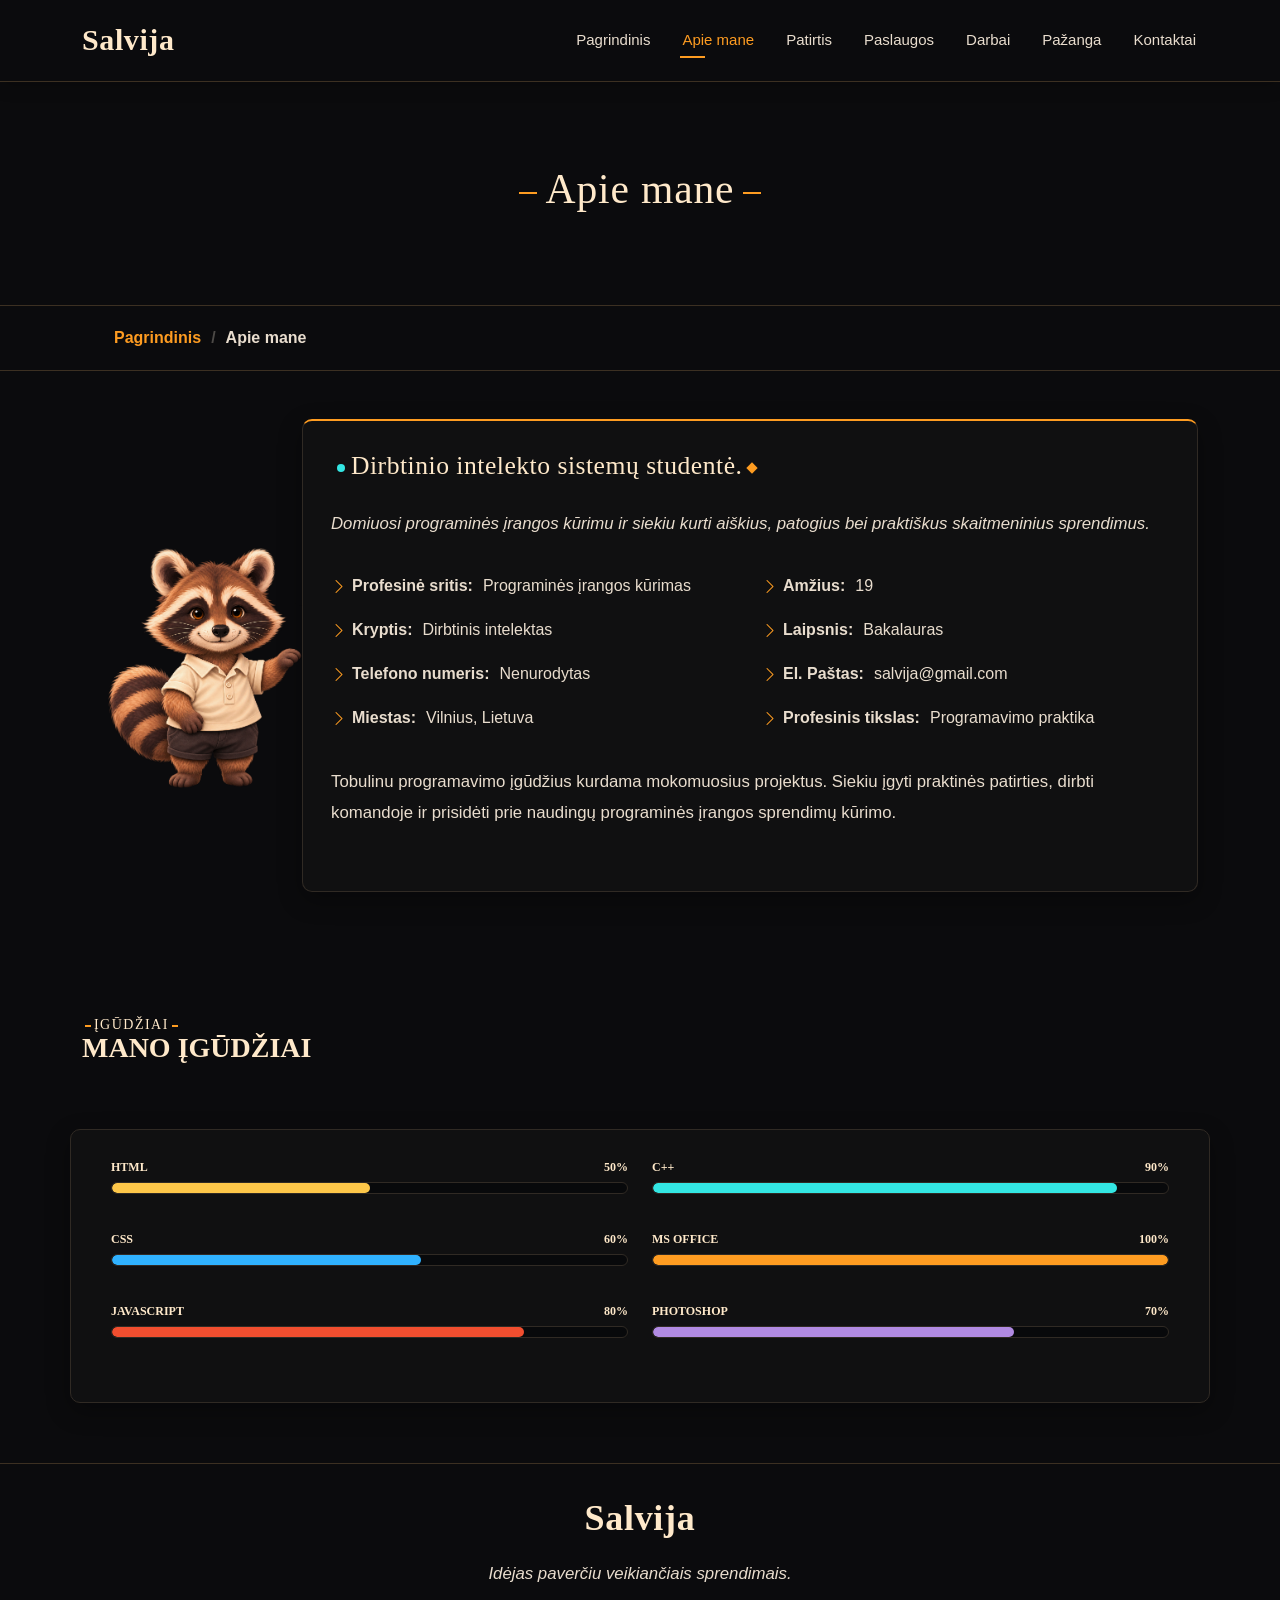
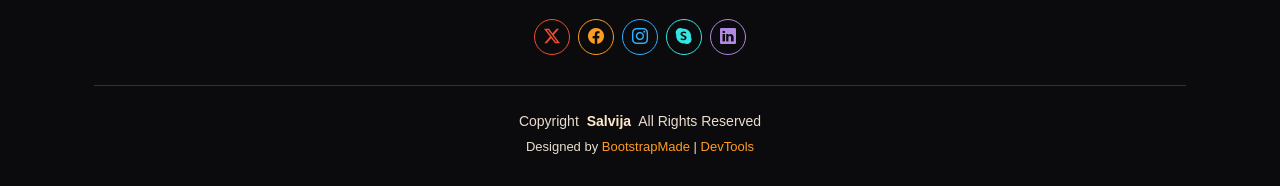
==== commit 1aeef6ae: "" ====
--- a/about.html
+++ b/about.html
@@ -26,7 +26,7 @@
 
   <!-- Main CSS File -->
   <link href="assets/css/main.css" rel="stylesheet">
-  <link href="assets/css/custom.css?v=meskenas-3" rel="stylesheet">
+  <link href="assets/css/custom.css?v=figuros-2" rel="stylesheet">
 
   <!-- =======================================================
   * Template Name: Personal
@@ -54,7 +54,7 @@
           <li><a href="about.html" class="active">Apie mane</a></li>
           <li><a href="resume.html">Patirtis</a></li>
           <li><a href="services.html">Paslaugos</a></li>
-          <li><a href="portfolio.html">Portfelis</a></li>
+          <li><a href="portfolio.html">Darbai</a></li>
           <li><a href="progress.html">Pažanga</a></li>
           <li><a href="contact.html">Kontaktai</a></li>
         </ul>
--- a/assets/css/custom.css
+++ b/assets/css/custom.css
@@ -287,7 +287,7 @@
   background: linear-gradient(120deg, #0b0b0d, #11100e, #0b0e12) padding-box,
               linear-gradient(120deg, var(--orange), var(--blue), var(--aqua), var(--violet)) border-box;
   background-size: 200% 100%, 300% 100%;
-  animation: service-gradient 12s ease-in-out infinite alternate;
+  animation: service-gradient 9s ease-in-out infinite alternate;
 }
 @keyframes service-gradient {
   from { background-position: 0% 50%, 0% 50%; }
@@ -304,7 +304,7 @@
   vertical-align: middle;
   background: var(--aqua);
   border-radius: 50%;
-  animation: shape-float 3s ease-in-out infinite alternate;
+  animation: shape-float 1.8s ease-in-out infinite alternate;
 }
 .about .content h2::after {
   background: var(--orange);
@@ -313,8 +313,8 @@
   animation-direction: alternate-reverse;
 }
 @keyframes shape-float {
-  from { transform: translateY(-2px); }
-  to   { transform: translateY(2px); }
+  from { transform: translateY(-6px) scale(0.9); }
+  to   { transform: translateY(6px) scale(1.2); }
 }
 
 @media (prefers-reduced-motion: reduce) {
@@ -357,20 +357,33 @@
 .skill-column:nth-child(2) { border-color: var(--blue); }
 .skill-column:nth-child(3) { border-color: var(--aqua); }
 .skill-column h3 { font-size: 1.4rem; margin-bottom: 24px; }
-.skill-card { padding: 18px; margin-bottom: 14px; background: var(--surface-color); border: 1px solid var(--panel-border); border-radius: 8px; }
+.skill-card { padding: 18px; margin-bottom: 14px; background: var(--surface-color); border: 1px solid var(--panel-border); border-top: 2px solid var(--card-accent); border-radius: 8px; }
+/* Kiekvieno įgūdžio spalva išlieka ir perkėlus kortelę. */
+.skill-card[data-color="0"] { --card-accent: var(--orange); }
+.skill-card[data-color="1"] { --card-accent: var(--blue); }
+.skill-card[data-color="2"] { --card-accent: var(--violet); }
+.skill-card[data-color="3"] { --card-accent: var(--red); }
+.skill-card[data-color="4"] { --card-accent: var(--gold); }
+.skill-card[data-color="5"] { --card-accent: var(--aqua); }
+.skill-card[data-color="6"] { --card-accent: #ecaf80; }
+.skill-card[data-color="7"] { --card-accent: #5c85db; }
 .skill-card h4 { font-size: 1.1rem; }
-.skill-card p { margin-bottom: 12px; color: var(--gold); }
+.skill-card p { margin-bottom: 12px; color: var(--card-accent); }
 .skill-card select { width: 100%; background: var(--surface-color); color: #ffe9ca; border: 1px solid var(--panel-border); }
-.skill-card select:focus { outline: 2px solid var(--blue); }
+.skill-card select:focus { outline: 2px solid var(--card-accent); }
+.achievement:nth-child(1) { --card-accent: var(--orange); }
+.achievement:nth-child(2) { --card-accent: var(--blue); }
+.achievement:nth-child(3) { --card-accent: var(--aqua); }
+.achievement { border-top: 2px solid var(--card-accent); }
 .achievement h3 { font-size: 1.3rem; }
 .achievement span { color: #b4c5cf; }
-.achievement.unlocked { border-color: var(--aqua); }
-.achievement.unlocked span { color: var(--aqua); }
+.achievement.unlocked { border-color: var(--card-accent); }
+.achievement.unlocked span { color: var(--card-accent); }
 .avatar-credit { margin-top: 28px; font-size: 0.9rem; }
 @media (max-width: 900px) { #skill-board, .achievements { grid-template-columns: 1fr; } }
 @media (max-width: 575px) { .progress-profile { flex-direction: column; align-items: stretch; } .progress-profile img { align-self: center; } }
 
-.progress-profile #level-avatar { width: 160px; height: 160px; object-fit: contain; mix-blend-mode: lighten; }
+.progress-profile #level-avatar { width: 160px; height: 160px; object-fit: contain; }
 
 /* Nedidelis gyvūno proporcijų personažas, centruotas šalia teksto */
 .about-intro { display: grid; grid-template-columns: 220px minmax(0, 1fr); align-items: center; margin: 0; }
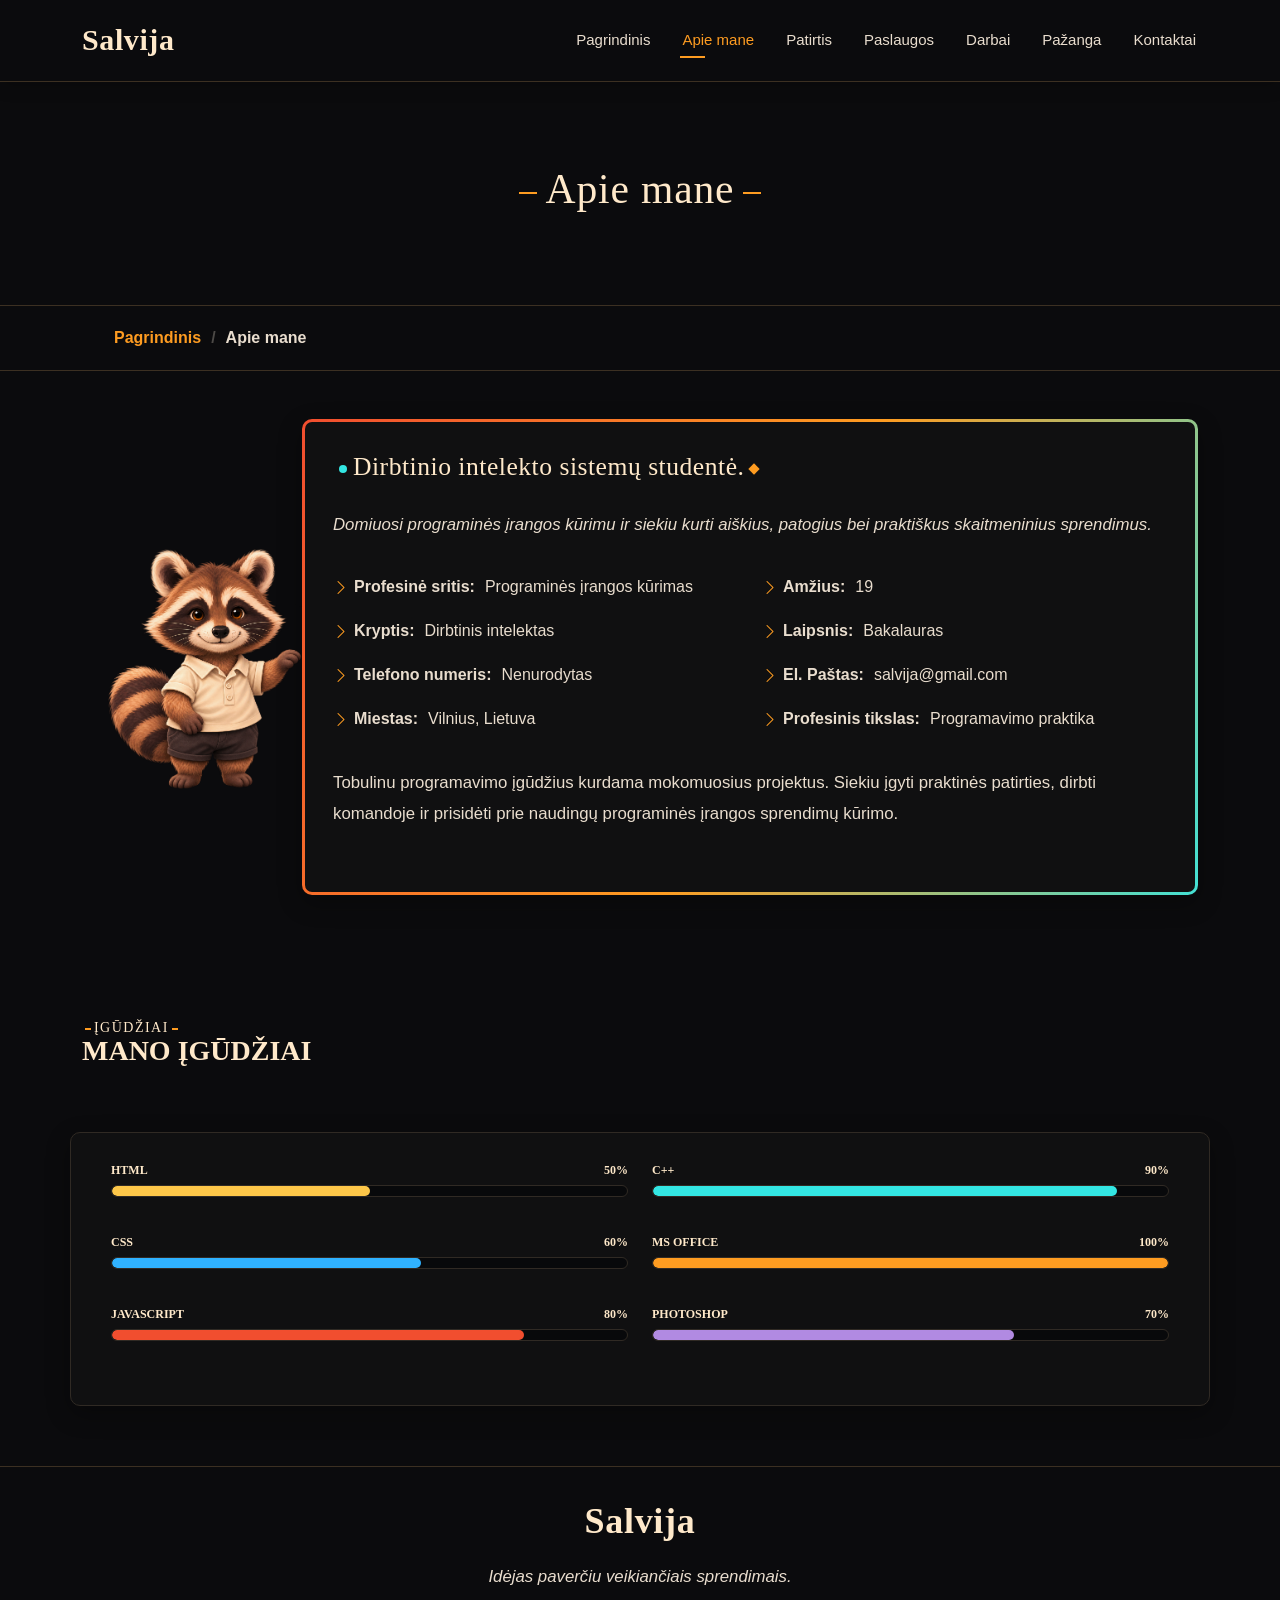
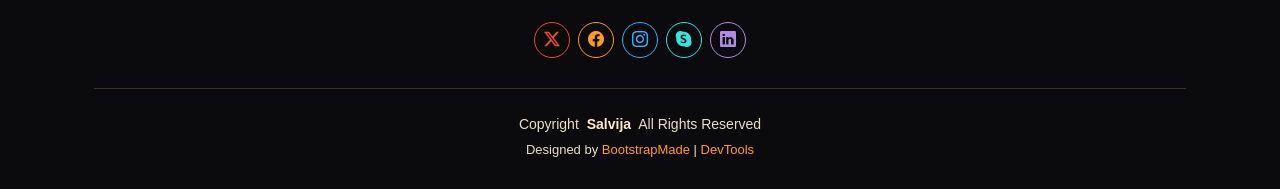
==== commit d914e050: "" ====
--- a/about.html
+++ b/about.html
@@ -26,7 +26,7 @@
 
   <!-- Main CSS File -->
   <link href="assets/css/main.css" rel="stylesheet">
-  <link href="assets/css/custom.css?v=figuros-2" rel="stylesheet">
+  <link href="assets/css/custom.css?v=apvadai-1" rel="stylesheet">
 
   <!-- =======================================================
   * Template Name: Personal
--- a/assets/css/custom.css
+++ b/assets/css/custom.css
@@ -342,7 +342,7 @@
 
 /* LD12: įgūdžių lenta */
 .progress-profile, .skill-column, .achievement { background: var(--surface-color); border: 1px solid var(--panel-border); border-radius: 10px; padding: 24px; }
-.progress-profile { border-color: var(--orange); display: flex; gap: 28px; align-items: center; }
+.progress-profile { border-color: var(--violet); display: flex; gap: 28px; align-items: center; }
 .progress-details { flex: 1; }
 .progress-details p { margin: 8px 0; }
 #xp-total { color: var(--gold); font-size: 1.3rem; }
@@ -353,11 +353,11 @@
 .board-heading { margin: 36px 0 22px; }
 #skill-board, .achievements { display: grid; grid-template-columns: repeat(3, minmax(0, 1fr)); gap: 20px; }
 .skill-column { padding: 18px; overflow: visible; }
-.skill-column:nth-child(1) { border-color: var(--orange); }
+.skill-column:nth-child(1) { border-color: var(--red); }
 .skill-column:nth-child(2) { border-color: var(--blue); }
 .skill-column:nth-child(3) { border-color: var(--aqua); }
 .skill-column h3 { font-size: 1.4rem; margin-bottom: 24px; }
-.skill-card { padding: 18px; margin-bottom: 14px; background: var(--surface-color); border: 1px solid var(--panel-border); border-top: 2px solid var(--card-accent); border-radius: 8px; }
+.skill-card { padding: 18px; margin-bottom: 14px; background: var(--surface-color); border: 1px solid var(--card-accent); border-top: 2px solid var(--card-accent); border-radius: 8px; }
 /* Kiekvieno įgūdžio spalva išlieka ir perkėlus kortelę. */
 .skill-card[data-color="0"] { --card-accent: var(--orange); }
 .skill-card[data-color="1"] { --card-accent: var(--blue); }
@@ -371,10 +371,7 @@
 .skill-card p { margin-bottom: 12px; color: var(--card-accent); }
 .skill-card select { width: 100%; background: var(--surface-color); color: #ffe9ca; border: 1px solid var(--panel-border); }
 .skill-card select:focus { outline: 2px solid var(--card-accent); }
-.achievement:nth-child(1) { --card-accent: var(--orange); }
-.achievement:nth-child(2) { --card-accent: var(--blue); }
-.achievement:nth-child(3) { --card-accent: var(--aqua); }
-.achievement { border-top: 2px solid var(--card-accent); }
+.achievement { --card-accent: var(--gold); border-color: var(--card-accent); border-top: 2px solid var(--card-accent); }
 .achievement h3 { font-size: 1.3rem; }
 .achievement span { color: #b4c5cf; }
 .achievement.unlocked { border-color: var(--card-accent); }
@@ -394,3 +391,15 @@
   .about-intro { grid-template-columns: 1fr; gap: 20px; }
   .about-portrait img { width: 220px; margin-inline: auto; }
 }
+
+/* Ryškesnis judantis apvadas pagrindiniams informacijos blokams */
+.about .content, .contact .php-email-form, .progress-profile {
+  border: 3px solid transparent;
+  background: linear-gradient(var(--surface-color), var(--surface-color)) padding-box,
+              linear-gradient(115deg, var(--red), var(--orange), var(--aqua), var(--blue), var(--violet), var(--red)) border-box;
+  background-size: 100% 100%, 300% 100%;
+  animation: service-gradient 5s ease-in-out infinite alternate;
+}
+@media (prefers-reduced-motion: reduce) {
+  .about .content, .contact .php-email-form, .progress-profile { animation: none; }
+}
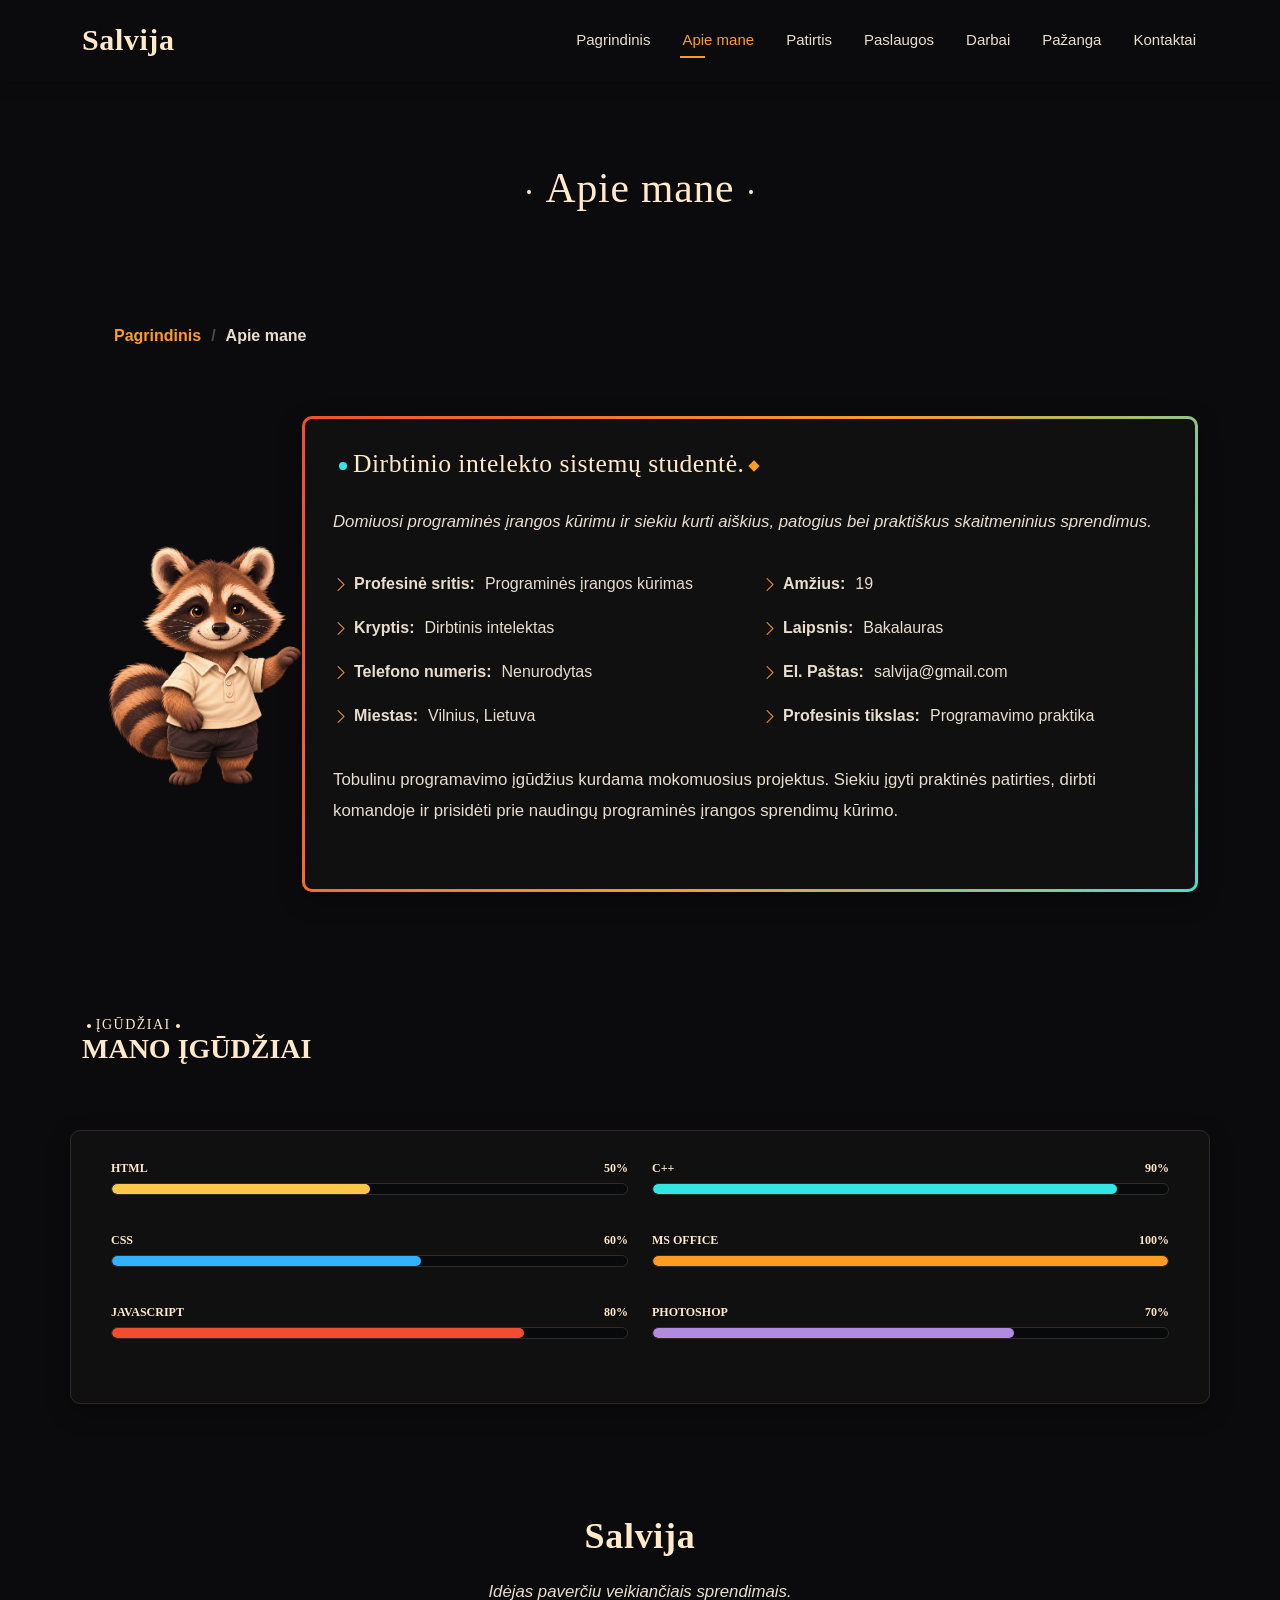
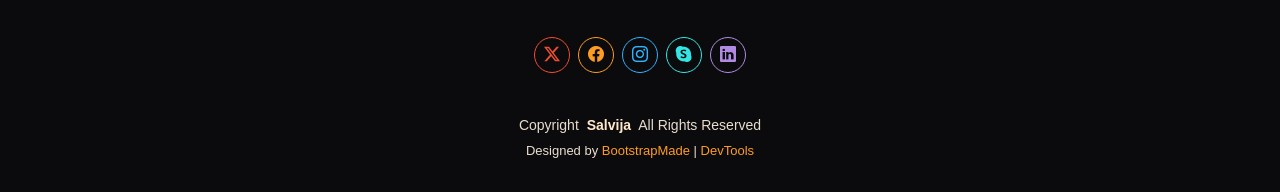
==== commit 3cf3bb92: "" ====
--- a/about.html
+++ b/about.html
@@ -26,7 +26,7 @@
 
   <!-- Main CSS File -->
   <link href="assets/css/main.css" rel="stylesheet">
-  <link href="assets/css/custom.css?v=apvadai-1" rel="stylesheet">
+  <link href="assets/css/custom.css?v=ramiau-1" rel="stylesheet">
 
   <!-- =======================================================
   * Template Name: Personal
--- a/assets/css/custom.css
+++ b/assets/css/custom.css
@@ -7,7 +7,6 @@
   --aqua: #33e6e3;
   --violet: #b18ae2;
   --gold: #fdc749;
-  --divider-color: #3c3022;
   --panel-border: #302a24;
   --page-accent: var(--orange);
   --default-font: "Segoe UI", Arial, sans-serif;
@@ -93,7 +92,7 @@
 /* 5. Navigacijos juosta: fonas, krastine, seselis, tarpai */
 .header, .scrolled .header {
   background: #0b0b0d;
-  border-bottom: 1px solid var(--divider-color);
+  border-bottom: 0;
   box-shadow: 0 4px 16px #00000030;
   padding: 14px 0;
 }
@@ -141,10 +140,10 @@
 main :is(.h4, .h5), .section-title h2, .resume .resume-title, .resume .resume-item h4,
 .footer .sitename, .skills .progress .skill { color: var(--heading-color); }
 .glightbox-container .goverlay { background: #0b0b0d; }
-.page-title nav { background: #0b0b0d; border-top: 1px solid var(--divider-color); border-bottom: 1px solid var(--divider-color); }
-.footer { background: #0b0b0d; }
-.footer { border-top: 1px solid var(--divider-color); }
-.footer .copyright { border-top-color: var(--divider-color); }
+.page-title .heading { border-top: 0; }
+.page-title nav { background: #0b0b0d; border: 0; }
+.footer { background: #0b0b0d; border-top: 0; padding: 48px 0 32px; }
+.footer .copyright { border-top: 0; padding-top: 12px; }
 .navmenu a.active, .navmenu a:hover { color: var(--accent-color); }
 .mobile-nav-active .navmenu { background: #0b0b0d; }
 .mobile-nav-active .mobile-nav-toggle { color: var(--heading-color); }
@@ -232,23 +231,24 @@
   .skills .skills-content, .services-page .section > .container { padding: 18px; }
 }
 
-/* LD10: dekoratyviniai antraščių brūkšneliai */
+/* LD10: maži pulsuojantys taškai prie antraščių */
 :is(.page-title .heading h1, .hero h2, .section-title h2, .starter-page-page main h1)::before,
 :is(.page-title .heading h1, .hero h2, .section-title h2, .starter-page-page main h1)::after {
   content: "";
   display: inline-block;
-  width: 0.45em;
-  height: 2px;
-  margin: 0 0.2em;
+  width: 4px;
+  height: 4px;
+  margin: 0 0.35em;
   vertical-align: middle;
-  background: var(--page-accent);
+  border-radius: 50%;
+  background: var(--heading-color);
   animation: heading-pulse 4s ease-in-out infinite;
 }
 @keyframes heading-pulse {
-  0%   { transform: scaleX(0.6); opacity: 0.55; }
-  30%  { transform: scaleX(1);   opacity: 1; }
-  60%  { transform: scaleX(0.8); opacity: 0.75; }
-  100% { transform: scaleX(0.6); opacity: 0.55; }
+  0%   { transform: scale(0.75); opacity: 0.6; }
+  30%  { transform: scale(1);    opacity: 1; }
+  60%  { transform: scale(0.9);  opacity: 0.8; }
+  100% { transform: scale(0.75); opacity: 0.6; }
 }
 
 /* Tamsūs vietinių medijų valdikliai */
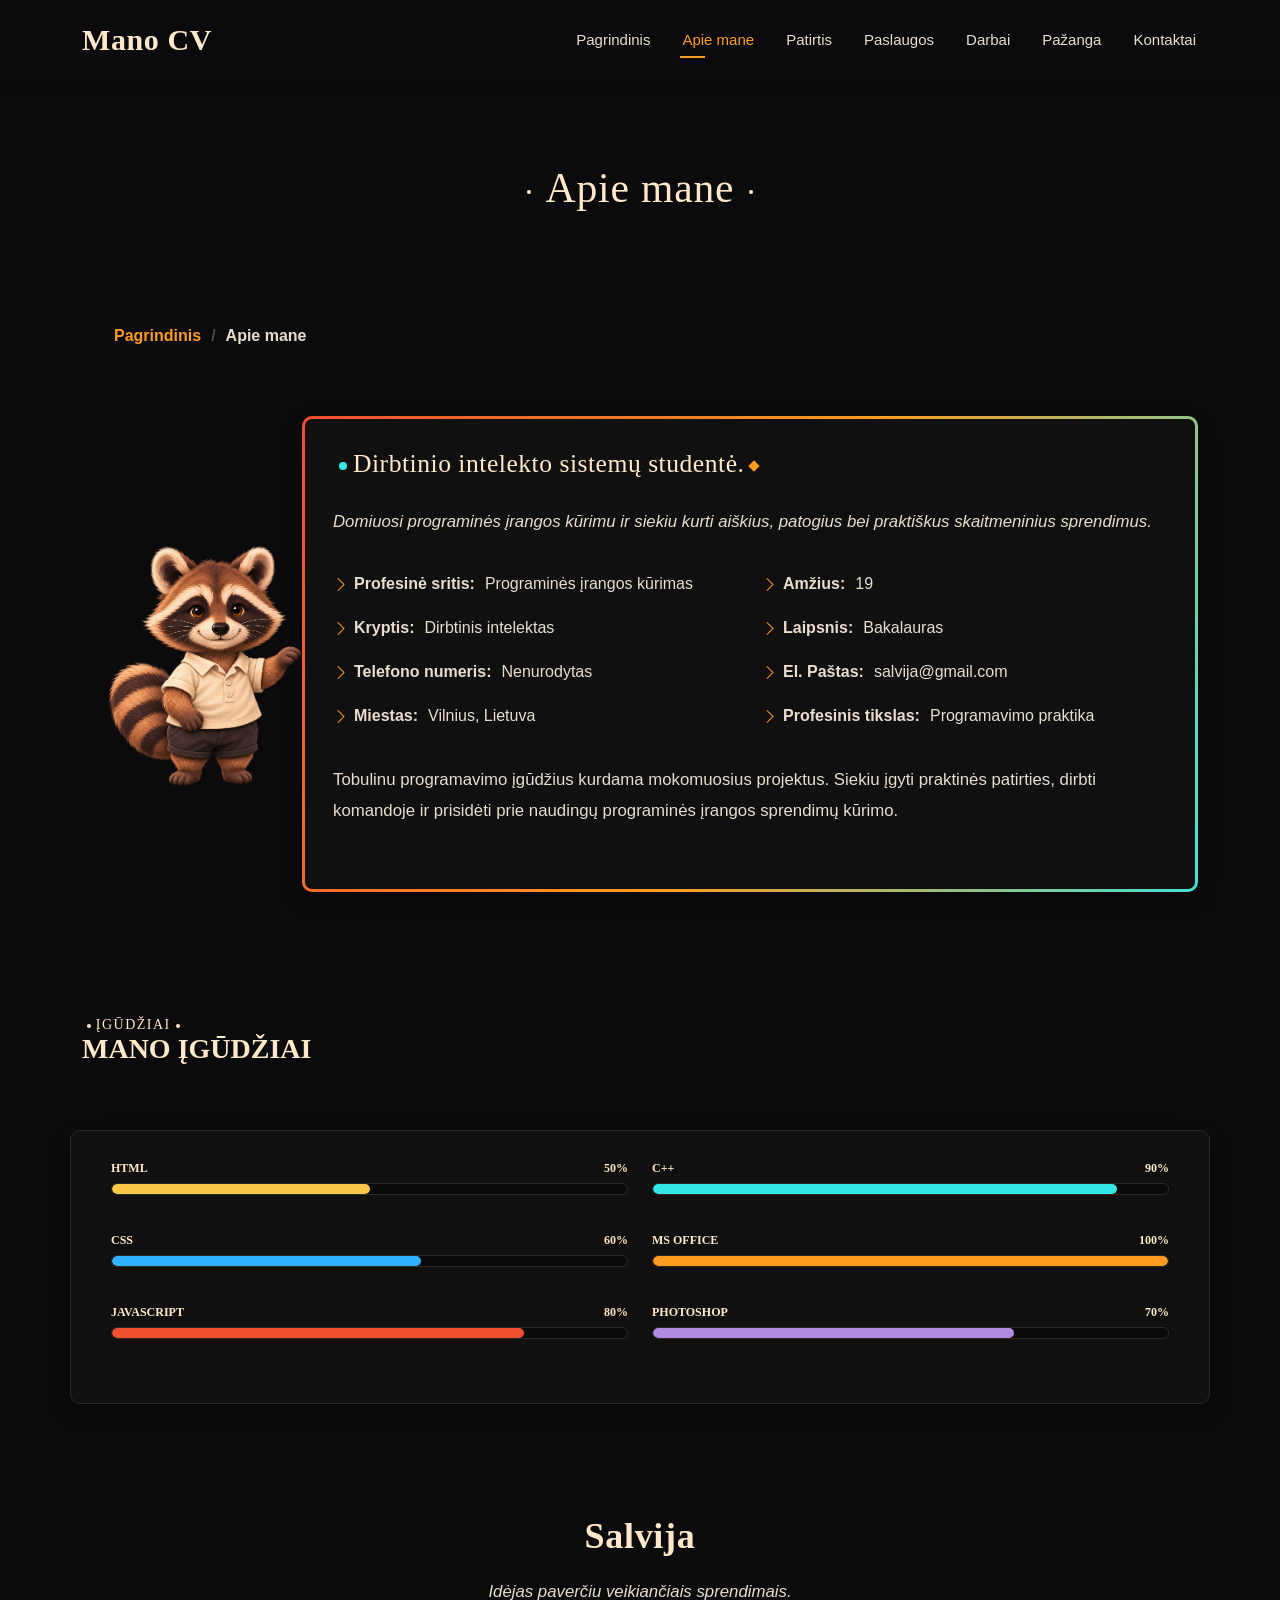
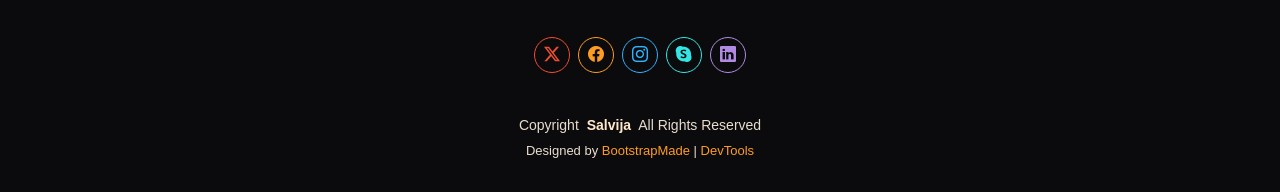
==== commit 7846e04e: "" ====
--- a/about.html
+++ b/about.html
@@ -45,7 +45,7 @@
       <a href="index.html" class="logo d-flex align-items-center">
         <!-- Uncomment the line below if you also wish to use an image logo -->
         <!-- <img src="assets/img/logo.webp" alt=""> -->
-        <h1 class="sitename">Salvija</h1>
+        <h1 class="sitename">Mano CV</h1>
       </a>
 
       <nav id="navmenu" class="navmenu">
--- a/assets/css/custom.css
+++ b/assets/css/custom.css
@@ -343,10 +343,16 @@
 /* LD12: įgūdžių lenta */
 .progress-profile, .skill-column, .achievement { background: var(--surface-color); border: 1px solid var(--panel-border); border-radius: 10px; padding: 24px; }
 .progress-profile { border-color: var(--violet); display: flex; gap: 28px; align-items: center; }
-.progress-details { flex: 1; }
-.progress-details p { margin: 8px 0; }
-#xp-total { color: var(--gold); font-size: 1.3rem; }
-#xp-bar { display: block; width: 100%; height: 16px; margin: 12px 0; accent-color: var(--aqua); border: 0; border-radius: 8px; overflow: hidden; background: #08090b; }
+.progress-details { flex: 1; min-width: 0; font-variant-numeric: tabular-nums; }
+.profile-heading { display: flex; flex-wrap: wrap; align-items: baseline; justify-content: space-between; gap: 8px 22px; margin-bottom: 20px; }
+.progress-details .profile-caption { margin: 0 0 4px; color: #c6bda9; font-size: .75rem; font-weight: 600; letter-spacing: .09em; text-transform: uppercase; }
+.progress-details #rank { margin: 0; font-size: clamp(1.6rem, 3vw, 2.25rem); font-weight: 500; line-height: 1.15; }
+#xp-total { align-self: flex-end; margin: 0; color: #efe7d8; white-space: nowrap; line-height: 1.15; }
+#xp-number { font-size: 1.65rem; font-weight: 600; }
+#xp-total span { font-size: .8rem; color: #c6bda9; letter-spacing: .04em; }
+#xp-description { color: #e5e0d7; font-size: .9375rem; }
+#xp-bar { display: block; width: 100%; height: 7px; margin: 8px 0 14px; accent-color: var(--aqua); border: 0; border-radius: 8px; overflow: hidden; background: #08090b; }
+#skill-statistics { margin: 0; color: #bbb8b2; font-size: .875rem; }
 #xp-bar::-webkit-progress-bar { background: #08090b; }
 #xp-bar::-webkit-progress-value { background: var(--aqua); }
 #xp-bar::-moz-progress-bar { background: var(--aqua); }
